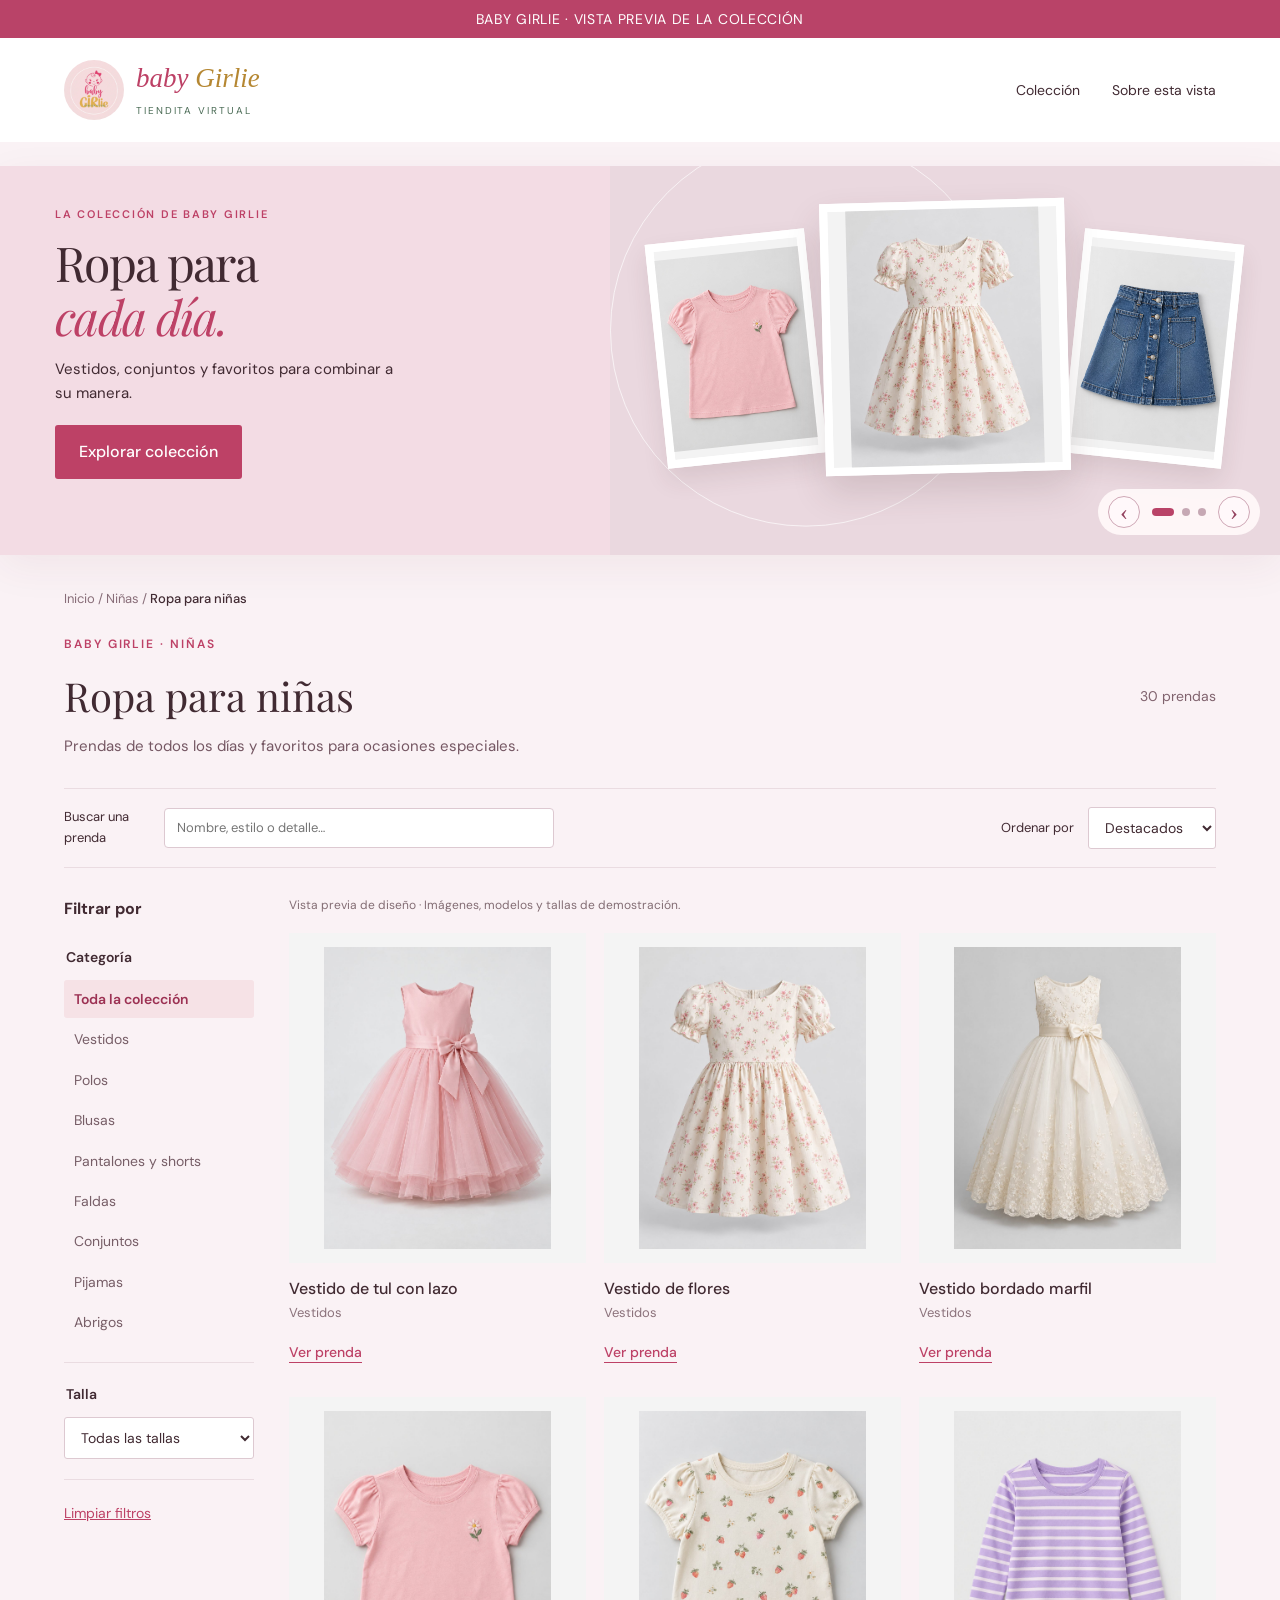
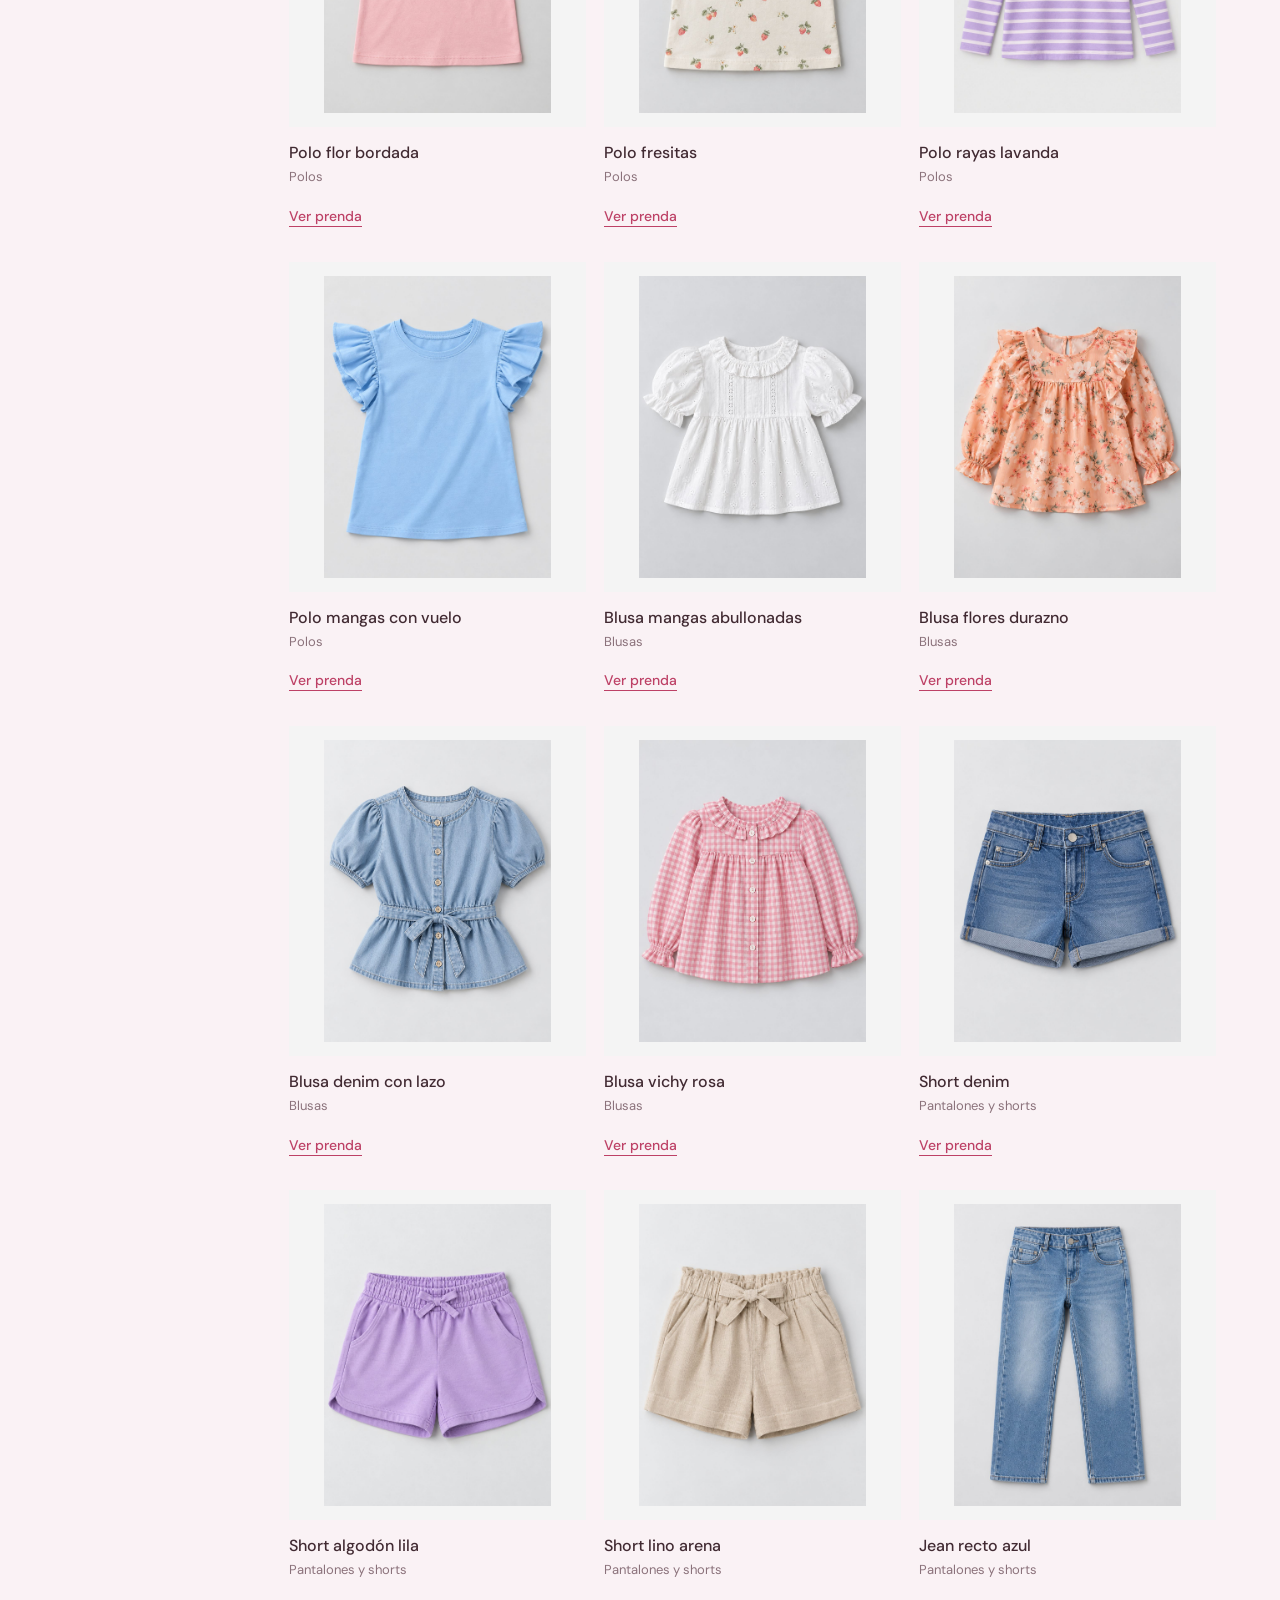
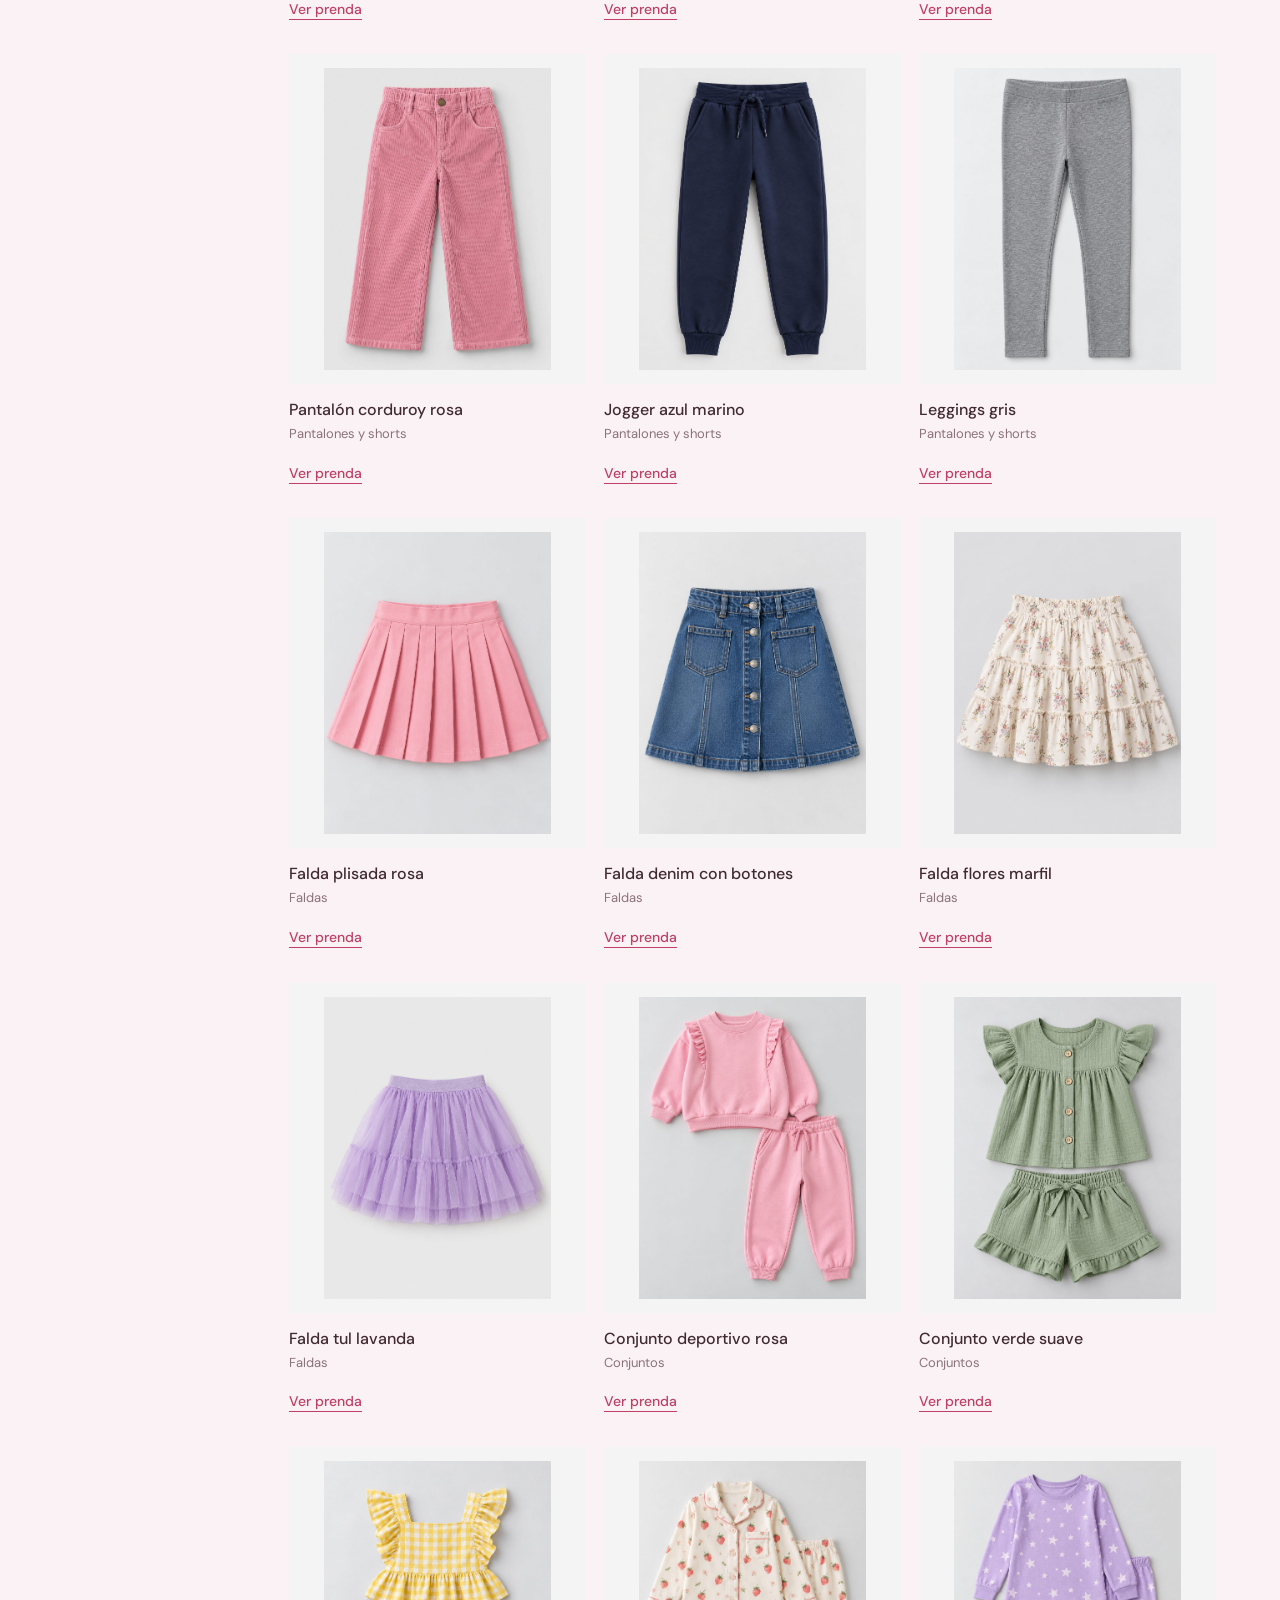
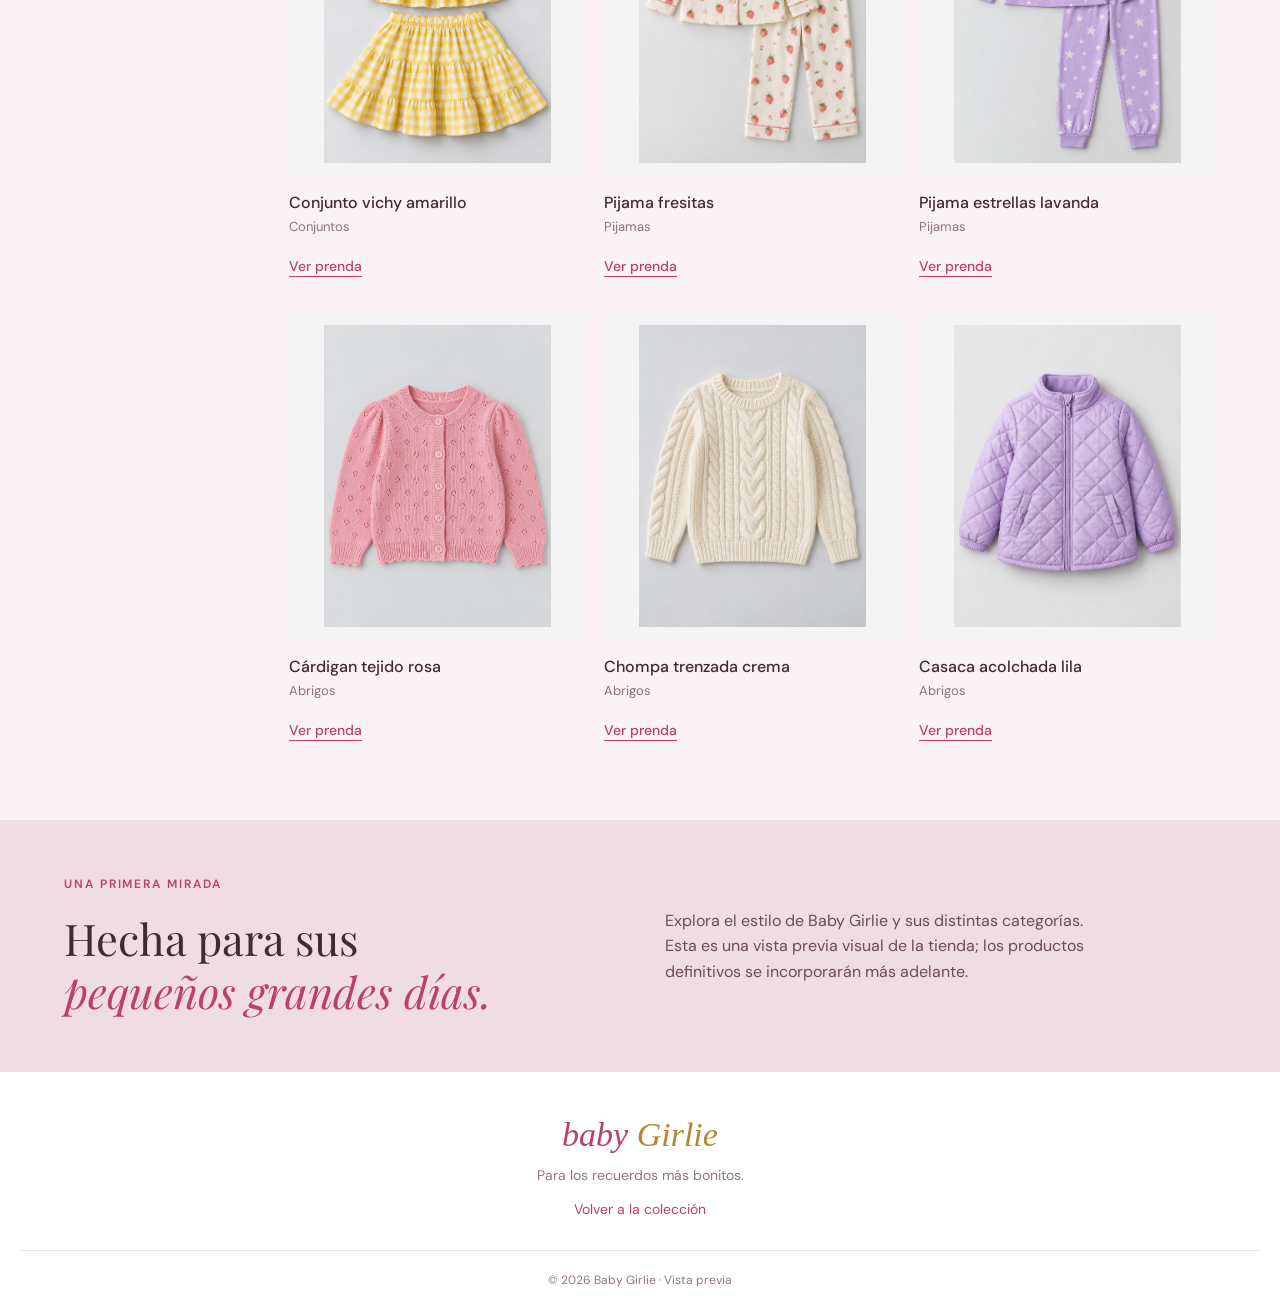
==== docs/index.html @ 23854929 "Add public catalog design preview for GitHub Pages" ====
<!doctype html>
<html lang="es">
<head>
  <meta charset="utf-8">
  <meta name="viewport" content="width=device-width, initial-scale=1">
  <meta name="robots" content="noindex, nofollow">
  <meta name="theme-color" content="#b94368">
  <title>Baby Girlie · Vista previa de la colección</title>
  <meta name="description" content="Vista previa de la colección de ropa para niñas Baby Girlie.">
  <link rel="icon" href="assets/logo.jpeg">
  <link rel="stylesheet" href="style.css">
  <link rel="stylesheet" href="catalog.css">
  <link rel="stylesheet" href="banner-refresh.css">
  <link rel="stylesheet" href="hero-products.css">
  <link rel="stylesheet" href="preview.css">
  <script src="preview.js" defer></script>
</head>
<body>
  <div class="announcement">BABY GIRLIE · VISTA PREVIA DE LA COLECCIÓN</div>
  <header>
    <a class="brand" href="#inicio" aria-label="Baby Girlie, volver al inicio"><img src="assets/logo.jpeg" alt=""><span>baby <b>Girlie</b><small>TIENDITA VIRTUAL</small></span></a>
    <nav aria-label="Navegación principal"><a href="#catalogo">Colección</a><a href="#sobre">Sobre esta vista</a></nav>
  </header>
  <main id="inicio">
    <section class="shop-banner" aria-roledescription="carrusel" aria-label="Colección Baby Girlie">
      <div class="banner-copy"><p class="eyebrow" id="banner-eyebrow">LA COLECCIÓN DE BABY GIRLIE</p><h1 id="banner-title">Ropa para<br><em>cada día.</em></h1><p id="banner-description">Vestidos, conjuntos y favoritos para combinar a su manera.</p><a class="button" href="#catalogo">Explorar colección</a></div>
      <div class="banner-visual" data-theme="rose"><div class="banner-stage">
        <figure class="banner-card banner-card--left"><img id="hero-left" src="assets/item-04.jpg" alt="Polo rosa con flor bordada"></figure>
        <figure class="banner-card banner-card--main"><img id="hero-image" src="assets/dress-2-only.jpg" alt="Vestido floral para niña"></figure>
        <figure class="banner-card banner-card--right"><img id="hero-right" src="assets/item-20.jpg" alt="Falda de denim con botones"></figure>
      </div></div>
      <div class="banner-controls" aria-label="Controles del banner"><button id="banner-prev" type="button" aria-label="Imagen anterior">‹</button><div id="banner-dots" class="banner-dots" aria-label="Elegir imagen"></div><button id="banner-next" type="button" aria-label="Imagen siguiente">›</button></div>
    </section>
    <section id="catalogo" class="catalog">
      <p class="breadcrumb">Inicio / Niñas / <strong>Ropa para niñas</strong></p>
      <div class="section-heading"><div><p class="eyebrow">BABY GIRLIE · NIÑAS</p><h2>Ropa para niñas</h2><p class="catalog-description">Prendas de todos los días y favoritos para ocasiones especiales.</p></div><span id="result-count" aria-live="polite"></span></div>
      <div class="catalog-tools"><label class="search-field">Buscar una prenda<input id="catalog-search" type="search" placeholder="Nombre, estilo o detalle…"></label><label>Ordenar por<select id="catalog-sort"><option value="default">Destacados</option><option value="name">Nombre A–Z</option></select></label></div>
      <div class="shop-layout">
        <aside class="catalog-sidebar"><h3>Filtrar por</h3><fieldset><legend>Categoría</legend><div class="filters" aria-label="Filtrar ropa"><button class="active" data-filter="Todos" type="button">Toda la colección</button><button data-filter="Vestidos" type="button">Vestidos</button><button data-filter="Polos" type="button">Polos</button><button data-filter="Blusas" type="button">Blusas</button><button data-filter="Pantalones y shorts" type="button">Pantalones y shorts</button><button data-filter="Faldas" type="button">Faldas</button><button data-filter="Conjuntos" type="button">Conjuntos</button><button data-filter="Pijamas" type="button">Pijamas</button><button data-filter="Abrigos" type="button">Abrigos</button></div></fieldset><fieldset><legend>Talla</legend><select id="catalog-size" aria-label="Filtrar por talla"><option value="">Todas las tallas</option><option>2</option><option>4</option><option>6</option><option>8</option></select></fieldset><button id="clear-filters" class="clear-filters" type="button">Limpiar filtros</button></aside>
        <div><p class="sample-note">Vista previa de diseño · Imágenes, modelos y tallas de demostración.</p><div id="products" class="grid" aria-live="polite"></div></div>
      </div>
    </section>
    <section id="sobre" class="preview-about"><div><p class="eyebrow">UNA PRIMERA MIRADA</p><h2>Hecha para sus<br><em>pequeños grandes días.</em></h2></div><p>Explora el estilo de Baby Girlie y sus distintas categorías. Esta es una vista previa visual de la tienda; los productos definitivos se incorporarán más adelante.</p></section>
  </main>
  <footer><div class="footer-brand">baby <em>Girlie</em></div><p>Para los recuerdos más bonitos.</p><a href="#catalogo">Volver a la colección</a><small>© <span id="year"></span> Baby Girlie · Vista previa</small></footer>
  <dialog id="detail" aria-labelledby="detail-title"><button class="close" id="detail-close" type="button" aria-label="Cerrar detalle">×</button><div id="detail-content"></div></dialog>
</body>
</html>
---- docs/style.css ----
@import url('https://fonts.googleapis.com/css2?family=DM+Sans:wght@400;500;600;700&family=Playfair+Display:ital,wght@0,400;0,500;0,600;1,400;1,500&display=swap');
:root{--pink:#bd4166;--blush:#f6e2e6;--ink:#412a32;--gold:#b58732;--green:#496a54}*{box-sizing:border-box}html{scroll-behavior:smooth;scroll-padding-top:24px}body{margin:0;color:var(--ink);background:#fffdfd;font:16px/1.6 'DM Sans',sans-serif}button,input,textarea{font:inherit}button,a{touch-action:manipulation}a{color:inherit;text-decoration:none}button{cursor:pointer}button:focus-visible,a:focus-visible{outline:3px solid var(--gold);outline-offset:4px}.announcement{background:var(--pink);color:white;text-align:center;padding:8px;font-size:14px;letter-spacing:.05em}header{max-width:1320px;margin:auto;padding:22px 5%;display:flex;justify-content:space-between;align-items:center}.brand{display:flex;align-items:center;gap:12px;line-height:1}.brand img{width:66px;height:66px;border-radius:50%}.brand span{font:italic 27px Georgia;color:var(--pink)}.brand b{font-weight:400;color:var(--gold)}.brand small{display:block;font:10px 'DM Sans';letter-spacing:.19em;color:var(--green);margin-top:10px}nav{display:flex;align-items:center;gap:32px;font-size:14px}.bag{border:1px solid #e6ced5;background:transparent;border-radius:30px;padding:10px 18px;color:var(--ink)}.bag span{display:inline-grid;place-items:center;background:var(--pink);color:white;border-radius:50%;width:24px;height:24px;margin-left:8px}.hero{max-width:1320px;margin:0 auto;display:grid;grid-template-columns:1fr 1fr;padding:10px 5% 60px;gap:28px}.hero-copy{background:var(--blush);padding:60px 9%;display:flex;flex-direction:column;justify-content:center;border-radius:3px}.eyebrow{font-size:12px;letter-spacing:.16em;font-weight:600;color:var(--pink);margin:0 0 18px}h1,h2,h3,p{margin-top:0}h1,h2{font-family:'Playfair Display',Georgia,serif;font-weight:400}h1{font-size:clamp(42px,4.7vw,68px);line-height:1.12;letter-spacing:-.035em;margin-bottom:24px}h1 em{color:var(--pink);font-weight:400}.hero-copy>p:not(.eyebrow){max-width:310px;color:#765a65;font-size:16px}.button{border:0;background:var(--pink);color:white;display:inline-block;padding:14px 24px;text-align:center;border-radius:3px;font-weight:500}.hero-copy .button{align-self:flex-start;margin-top:12px}.button:hover{background:#a63355}.hero-note{font-size:12px;color:#7a5c62;margin-top:44px}.hero-note span{color:var(--gold);font-size:19px;padding-right:8px}.hero-photo{position:relative;min-height:520px;overflow:hidden;background:#f3edef;border-radius:3px}.hero-photo>img{width:100%;height:100%;object-fit:cover;position:absolute}.hero-photo:after{content:'';position:absolute;inset:40% 0 0;background:linear-gradient(transparent,#30192470);pointer-events:none}.photo-label{position:absolute;bottom:38px;left:36px;font:30px/1.3 'Playfair Display',Georgia;color:white;z-index:1}.collection-tag{position:absolute;top:20px;right:20px;background:#fffffff0;padding:8px 12px;font-size:11px;letter-spacing:.1em}.catalog{max-width:1320px;padding:20px 5% 70px;margin:auto}.section-heading{display:flex;justify-content:space-between;align-items:end;margin-bottom:30px}h2{font-size:40px;line-height:1.2;margin-bottom:0}.section-heading>p{color:#91767f;font-size:14px;text-align:right;margin-bottom:4px}.catalog-bar{display:flex;justify-content:space-between;align-items:center;border-top:1px solid #ecdde2;padding:22px 0 12px}.filters{display:flex;gap:8px;flex-wrap:wrap}.filters button{border:1px solid #ead9df;background:transparent;color:#775e67;border-radius:30px;padding:8px 18px;font-size:14px}.filters .active{background:var(--ink);border-color:var(--ink);color:white}#result-count{font-size:13px;color:#91767f}.sample-note{font-size:12px;color:#836d74;margin-bottom:22px}.grid{display:grid;grid-template-columns:repeat(3,1fr);gap:25px}.product-image{display:block;border:0;padding:0;width:100%;height:360px;position:relative;background:#f2eaed;overflow:hidden}.product-image img{width:100%;height:100%;object-fit:cover;transition:transform .5s}.product-image:hover img{transform:scale(1.045)}.badge{position:absolute;top:15px;left:15px;background:#fffdfdf0;padding:5px 10px;font-size:11px;letter-spacing:.04em}.product-info{display:flex;justify-content:space-between;gap:10px;padding-top:15px}.product-info h3{font:22px 'Playfair Display',Georgia;margin-bottom:5px}.product-info p{font-size:13px;color:#8b727b;margin-bottom:0}.price{white-space:nowrap;font-size:15px;padding-top:4px}.view{padding:9px 0;border:0;background:transparent;color:var(--pink);font-size:14px;text-decoration:underline;text-underline-offset:5px}.how{background:#f9eef1;display:grid;grid-template-columns:1fr 1.5fr;gap:60px;padding:60px max(5%,calc((100vw - 1188px)/2));}.how ol{list-style:none;padding:0;margin:0;display:flex;gap:30px}.how li{flex:1}.how li>span{color:var(--gold);font:24px Georgia;display:block;margin-bottom:15px}.how h3{font-size:16px;font-weight:500;margin-bottom:8px}.how p:not(.eyebrow){font-size:14px;color:#80636e}footer{text-align:center;padding:44px 20px 24px}.footer-brand{font:italic 34px Georgia;color:var(--pink)}.footer-brand em{color:var(--gold)}footer p{font-size:14px;color:#91767f;margin:10px}footer a{font-size:14px;color:var(--pink)}footer small{display:block;border-top:1px solid #eee0e4;padding-top:20px;margin-top:28px;font-size:12px;color:#91767f}dialog{border:0;border-radius:8px;color:var(--ink);padding:32px;width:min(640px,calc(100% - 24px));max-height:90vh;overflow:auto;box-shadow:0 20px 90px #412a3230}dialog::backdrop{background:#321c2880}.close{position:absolute;right:13px;top:10px;border:0;background:#fff;font-size:28px;color:var(--ink);width:40px;height:40px;border-radius:50%;z-index:1}#detail-content{display:grid;grid-template-columns:1fr 1fr;gap:25px;align-items:center}#detail-content img{width:100%;height:340px;object-fit:cover}#detail h2{font-size:30px;margin-bottom:15px}.size-options{display:flex;gap:8px;flex-wrap:wrap;margin:12px 0 22px}.size-options label{cursor:pointer}.size-options input{position:absolute;opacity:0}.size-options span{display:block;padding:8px 12px;border:1px solid #dcc5ce;border-radius:3px}.size-options input:checked+span{background:var(--pink);color:white}.size-options input:focus-visible+span{outline:3px solid var(--gold)}.full{width:100%;margin-top:12px}.muted{font-size:13px;color:#8b717b}.total{display:flex;justify-content:space-between;border-top:1px solid #e7d7dd;padding-top:18px;margin-top:22px}#order-form>label{display:block;font-size:14px;margin-top:14px}input,textarea{border:1px solid #ddc9d1;border-radius:4px;width:100%;padding:10px;background:white;color:var(--ink)}textarea{resize:vertical}.payment-note{padding:12px;background:#faf2f5;font-size:13px;color:#80636e}.cart-row{display:flex;gap:15px;padding:18px 0;border-bottom:1px solid #eee0e4;align-items:center}.cart-row img{width:65px;height:85px;object-fit:cover}.cart-row div{flex:1}.cart-row h3{font-size:16px;margin:0}.cart-row p{font-size:13px;margin:3px 0}.cart-row button{border:1px solid #ddc9d1;background:white;border-radius:3px;padding:4px 10px;color:var(--ink)}.remove{font-size:12px!important;margin-left:10px;border:0!important;text-decoration:underline}.outline{border:1px solid var(--pink);background:white;color:var(--pink);padding:12px;border-radius:3px}#toast{position:fixed;bottom:25px;left:50%;transform:translateX(-50%);background:var(--ink);color:white;padding:12px 22px;border-radius:4px;z-index:10;opacity:0;pointer-events:none;transition:opacity .2s}#toast.visible{opacity:1}[hidden]{display:none!important}
@media(max-width:850px){.hero{gap:16px}.hero-copy{padding:40px 8%}.hero-photo{min-height:440px}.grid{gap:16px}.product-image{height:280px}.how{gap:35px}.how ol{flex-direction:column;gap:16px}.how li{display:flex;gap:20px}.photo-label{font-size:25px;left:24px}.hero-note{margin-top:24px}}@media(max-width:600px){header{padding:16px 5%}.brand img{width:48px;height:48px}.brand span{font-size:23px}.brand small{font-size:8px}.announcement{font-size:12px}nav{gap:10px}nav>a{display:none}.bag{font-size:13px;padding:8px 12px}.hero{grid-template-columns:1fr;padding-bottom:35px;gap:12px}.hero-copy{padding:35px 8%}.hero-copy .eyebrow{font-size:10px}h1{font-size:46px}.hero-note{margin-top:20px}.hero-photo{min-height:390px}.section-heading>p{display:none}h2{font-size:32px}.catalog{padding-bottom:40px}.catalog-bar{align-items:start}#result-count{display:none}.filters button{padding:7px 13px}.grid{grid-template-columns:repeat(2,1fr);gap:22px 14px}.product-image{height:245px}.product-info{display:block}.product-info h3{font-size:20px}.price{display:block;padding-top:7px}.how{grid-template-columns:1fr;gap:25px;padding:35px 6%}.how h2 br{display:none}#detail-content{grid-template-columns:1fr}#detail-content img{height:280px}dialog{padding:24px}.eyebrow{font-size:11px}}@media(prefers-reduced-motion:reduce){html{scroll-behavior:auto}*{transition:none!important}}
---- docs/catalog.css ----
.shop-banner{max-width:1188px;margin:8px auto 28px;display:grid;grid-template-columns:1.3fr 1fr;background:#f6e2e6;position:relative;overflow:hidden;height:330px}.shop-banner>div{padding:40px 55px;z-index:1}.shop-banner h1{font-size:48px;margin-bottom:14px}.shop-banner p:not(.eyebrow){font-size:15px;max-width:340px;margin-bottom:20px}.shop-banner .eyebrow{font-size:11px;margin-bottom:12px}.shop-banner img{width:100%;height:330px;object-fit:cover;object-position:center 38%}.breadcrumb{font-size:13px;color:#896e79;margin-bottom:25px}.breadcrumb strong{font-weight:500;color:var(--ink)}.catalog{padding-top:0}.catalog-description{margin:14px 0 0;color:#816571;font-size:15px}.section-heading{align-items:center}.section-heading #result-count{display:block;font-size:14px;color:#80636e}.catalog-tools{border-block:1px solid #eadce1;display:flex;justify-content:space-between;gap:25px;padding:18px 0;margin-bottom:28px}.catalog-tools label{font-size:13px;display:flex;align-items:center;gap:14px}.search-field{flex:1;max-width:490px}.search-field input{padding:9px 12px}.catalog-tools select,.catalog-sidebar select{padding:10px 12px;font:14px 'DM Sans',sans-serif;border:1px solid #ddc9d1;background:white;color:var(--ink);border-radius:3px}.shop-layout{display:grid;grid-template-columns:190px 1fr;gap:35px}.catalog-sidebar h3{font-size:16px;margin:0 0 24px}.catalog-sidebar fieldset{border:0;border-bottom:1px solid #eadce1;margin:0 0 20px;padding:0 0 20px}.catalog-sidebar legend{font-size:14px;font-weight:600;margin-bottom:12px}.catalog-sidebar .filters{flex-direction:column;gap:2px}.catalog-sidebar .filters button{border:0;border-radius:3px;text-align:left;font-size:14px;padding:8px 10px}.catalog-sidebar .filters .active{background:#f6e2e6;color:#9c3153;font-weight:600}.catalog-sidebar select{width:100%}.clear-filters{background:none;border:0;padding:0;text-decoration:underline;color:var(--pink);font-size:14px}.grid{gap:25px 18px}.product-image{height:330px;background:#f7f4f5}.product-info{display:block}.product-info h3{font:500 16px 'DM Sans',sans-serif;margin-bottom:4px}.product-info .price{display:block;font-size:16px;font-weight:600;margin-top:6px}.badge{color:var(--pink);font-size:12px}.view{font-weight:500}.sample-note{font-size:12px;margin-bottom:18px}.catalog-empty{grid-column:1/-1;padding:50px 20px;background:#faf3f6;text-align:center}.how{padding-top:38px;padding-bottom:38px}.how h2{font-size:32px}.brand img{width:60px;height:60px}
@media(max-width:1000px){.shop-banner{margin-inline:5%;height:310px}.shop-banner>div{padding:32px}.shop-banner img{height:310px}.shop-banner h1{font-size:42px}.shop-layout{grid-template-columns:155px 1fr;gap:20px}.product-image{height:275px}.grid{grid-template-columns:repeat(2,1fr)}}@media(max-width:600px){.shop-banner{grid-template-columns:1.15fr 1fr;height:270px;margin-top:0;margin-bottom:24px}.shop-banner>div{padding:23px 18px}.shop-banner h1{font-size:31px;line-height:1.15}.shop-banner .eyebrow{font-size:9px;letter-spacing:.08em}.shop-banner p:not(.eyebrow){font-size:13px;line-height:1.4}.shop-banner img{height:270px;object-position:48% center}.shop-banner .button{font-size:13px;padding:10px 14px}.catalog-description{font-size:14px}.section-heading h2{font-size:30px}.section-heading #result-count{font-size:12px;white-space:nowrap}.catalog-tools{flex-direction:column;gap:12px}.catalog-tools label{justify-content:space-between}.catalog-tools select{flex:1;max-width:230px}.search-field{max-width:none}.search-field input{width:68%}.shop-layout{grid-template-columns:1fr;gap:15px}.catalog-sidebar{display:grid;grid-template-columns:1fr 1fr;gap:10px}.catalog-sidebar h3{display:none}.catalog-sidebar fieldset{padding-bottom:12px;margin-bottom:0}.catalog-sidebar fieldset:first-of-type{grid-column:1/-1}.catalog-sidebar .filters{flex-direction:row;gap:4px;flex-wrap:wrap}.catalog-sidebar .filters button{padding:7px 10px;font-size:13px}.catalog-sidebar legend{margin-bottom:5px}.clear-filters{grid-column:1/-1;text-align:left;margin:3px 0 8px}.product-image{height:260px}.product-info h3{font-size:15px}.how h2{font-size:28px}}@media(max-width:360px){.shop-banner h1{font-size:27px}.product-image{height:210px}}

/* Product-only photography */
.product-image img{object-fit:contain;padding:14px;background:#f4f4f4}.shop-banner img{object-fit:contain;padding:18px;background:#f4f4f4}#detail-content img{object-fit:contain;background:#f4f4f4;padding:12px}
---- docs/banner-refresh.css ----
body{background:#faf2f5}header{background:#fff;max-width:none;padding-inline:max(5%,calc((100vw - 1290px)/2))}.announcement{background:#b94368;color:#fff}.shop-banner{max-width:1305px;margin:24px auto 34px;background:#f3dce4;box-shadow:0 12px 38px #6e2e4410;position:relative;grid-template-columns:1fr 1.1fr}.shop-banner>div:first-child{position:relative;z-index:1;padding-bottom:76px}.shop-banner>.banner-visual{padding:0;height:100%;min-height:385px;position:relative;overflow:hidden}.shop-banner .banner-visual img{width:100%;height:100%;min-height:385px;display:block;object-fit:cover;object-position:center top;transition:opacity .24s ease;opacity:1}.shop-banner .banner-visual img.is-changing{opacity:.18}.shop-banner>.banner-controls{padding:0;position:absolute;right:20px;left:auto;bottom:20px;display:flex;gap:12px;align-items:center;z-index:2;background:#fff9f9ee;border-radius:30px;padding:7px 10px}.banner-controls>button{border:1px solid #cfa8b6;background:#fff8fa;color:#93425e;width:32px;height:32px;border-radius:50%;font:24px/1 Georgia;display:grid;place-items:center}.banner-controls>button:hover{background:#fff}.banner-dots{display:flex;align-items:center;gap:8px}.banner-dots button{width:8px;height:8px;border-radius:50%;border:0;background:#c6a8b4;padding:0}.banner-dots button.active{width:22px;border-radius:7px;background:#b94368}.banner-controls button:focus-visible{outline:3px solid #b58732;outline-offset:3px}.shop-banner .catalog{background:#fff;padding-top:28px;padding-bottom:65px;margin-bottom:35px}.how{background:#f1dce4;margin-top:0}footer{background:#fff}.catalog-description{color:#755763}
@media(max-width:1100px){.shop-banner{margin-inline:5%}.banner-visual,.shop-banner .banner-visual img{min-height:325px}.banner-controls{left:30px}}@media(max-width:600px){.shop-banner{margin:14px 4% 26px;min-height:315px;height:auto;grid-template-columns:1fr 1fr}.shop-banner>div:first-child{padding:25px 16px 68px}.shop-banner h1{font-size:31px}.shop-banner p:not(.eyebrow){font-size:13px}.banner-visual,.shop-banner .banner-visual img{min-height:315px;height:100%}.shop-banner .banner-visual img{object-position:center top}.shop-banner .banner-controls{left:16px;bottom:16px;gap:9px}.banner-controls>button{width:28px;height:28px;font-size:20px}.banner-dots{gap:6px}.catalog{padding-top:24px;margin-bottom:20px}}@media(max-width:390px){.shop-banner h1{font-size:27px}.shop-banner .button{font-size:12px;padding:9px 11px}}@media(prefers-reduced-motion:reduce){.shop-banner .banner-visual img{transition:none}}
@media(max-width:600px){.shop-layout{grid-template-columns:minmax(0,1fr)}.shop-layout>div,.catalog-sidebar,.catalog-sidebar fieldset{min-width:0}.catalog-sidebar{grid-template-columns:repeat(2,minmax(0,1fr))}.catalog-sidebar .filters{max-width:100%;min-width:0}.grid{grid-template-columns:repeat(2,minmax(0,1fr))}}
---- docs/hero-products.css ----
/* Product lookbook in the main banner. The pictures are the same garments shown in the catalog. */
.shop-banner .banner-visual {
  background: #ead8df;
}
.shop-banner .banner-visual[data-theme="cream"] {
  background: #efe4dc;
}
.shop-banner .banner-visual[data-theme="sage"] {
  background: #e0e6db;
}
.shop-banner .banner-stage {
  position: absolute;
  inset: 0;
  overflow: hidden;
}
.shop-banner .banner-stage::before {
  content: "";
  position: absolute;
  width: min(70%, 390px);
  aspect-ratio: 1;
  border: 1px solid #ffffffa8;
  border-radius: 50%;
  transform: translateY(-8%);
}
.shop-banner .banner-card {
  position: absolute;
  z-index: 1;
  top: 18%;
  width: min(27%, 160px);
  height: min(230px, 58%);
  margin: 0;
  padding: 7px;
  background: #fff;
  border: 1px solid #fff;
  box-shadow: 0 12px 25px #4b30301c;
}
.shop-banner .banner-card--left {
  left: 7%;
  transform: rotate(-6deg);
}
.shop-banner .banner-card--main {
  top: 9%;
  left: 50%;
  width: min(43%, 245px);
  height: min(295px, 70%);
  z-index: 2;
  transform: translateX(-50%) rotate(-1.5deg);
  box-shadow: 0 17px 35px #4b303028;
}
.shop-banner .banner-card--right {
  right: 7%;
  transform: rotate(6deg);
}
.shop-banner .banner-visual .banner-card img {
  display: block;
  width: 100%;
  height: 100%;
  min-height: 0;
  padding: 0;
  background: #f3f3f3;
  object-fit: contain;
  object-position: center;
}
.shop-banner .banner-visual .banner-card img.is-changing {
  opacity: .18;
}
@media (max-width: 700px) {
  .shop-banner .banner-card--left,
  .shop-banner .banner-card--right {
    display: none;
  }
  .shop-banner .banner-card--main {
    top: 8%;
    width: min(78%, 185px);
    height: 68%;
    transform: translateX(-50%) rotate(-2deg);
  }
  .shop-banner>.banner-controls {
    left: auto;
    right: 10px;
    bottom: 10px;
    width: max-content;
    gap: 6px;
    padding: 5px 7px;
  }
}
---- docs/preview.css ----
/* Public design preview: the purchase and account flows live only in the full application. */
header{min-height:92px}
.shop-banner{min-height:385px;height:auto}
.shop-banner .banner-visual{min-height:385px}
.shop-banner .banner-copy{align-self:center}
.shop-banner .banner-card img{max-width:none}
.preview-about{background:#f0dce3;display:grid;grid-template-columns:1fr 1fr;gap:50px;align-items:center;padding:55px max(5%,calc((100vw - 1188px)/2))}
.preview-about h2{font-size:clamp(32px,3.4vw,46px)}
.preview-about h2 em{color:var(--pink)}
.preview-about>p{max-width:420px;color:#6c4b58;margin:0}
.product-info p{margin:0 0 8px}
.product-image{cursor:pointer}
.preview-detail-category{font-size:12px;letter-spacing:.12em;color:var(--pink);font-weight:700;text-transform:uppercase;margin-bottom:12px}
.preview-detail-sizes{margin-top:20px;font-size:14px;color:#795c67}
.preview-detail-note{font-size:12px;color:#8b717b;border-top:1px solid #eadde2;padding-top:14px;margin-top:25px}
@media(max-width:600px){
  header{min-height:74px}
  header nav a{display:block;font-size:12px;white-space:nowrap}
  header nav a:last-child{display:none}
  .shop-banner{min-height:315px}
  .shop-banner .banner-visual{min-height:315px}
  .shop-banner .banner-copy{align-self:stretch}
  .shop-banner>.banner-controls{right:10px;bottom:10px}
  .preview-about{grid-template-columns:1fr;gap:20px;padding:38px 6%}
  .preview-about h2{font-size:30px}
  .product-info h3{font-size:15px}
  .product-info p{font-size:12px}
}
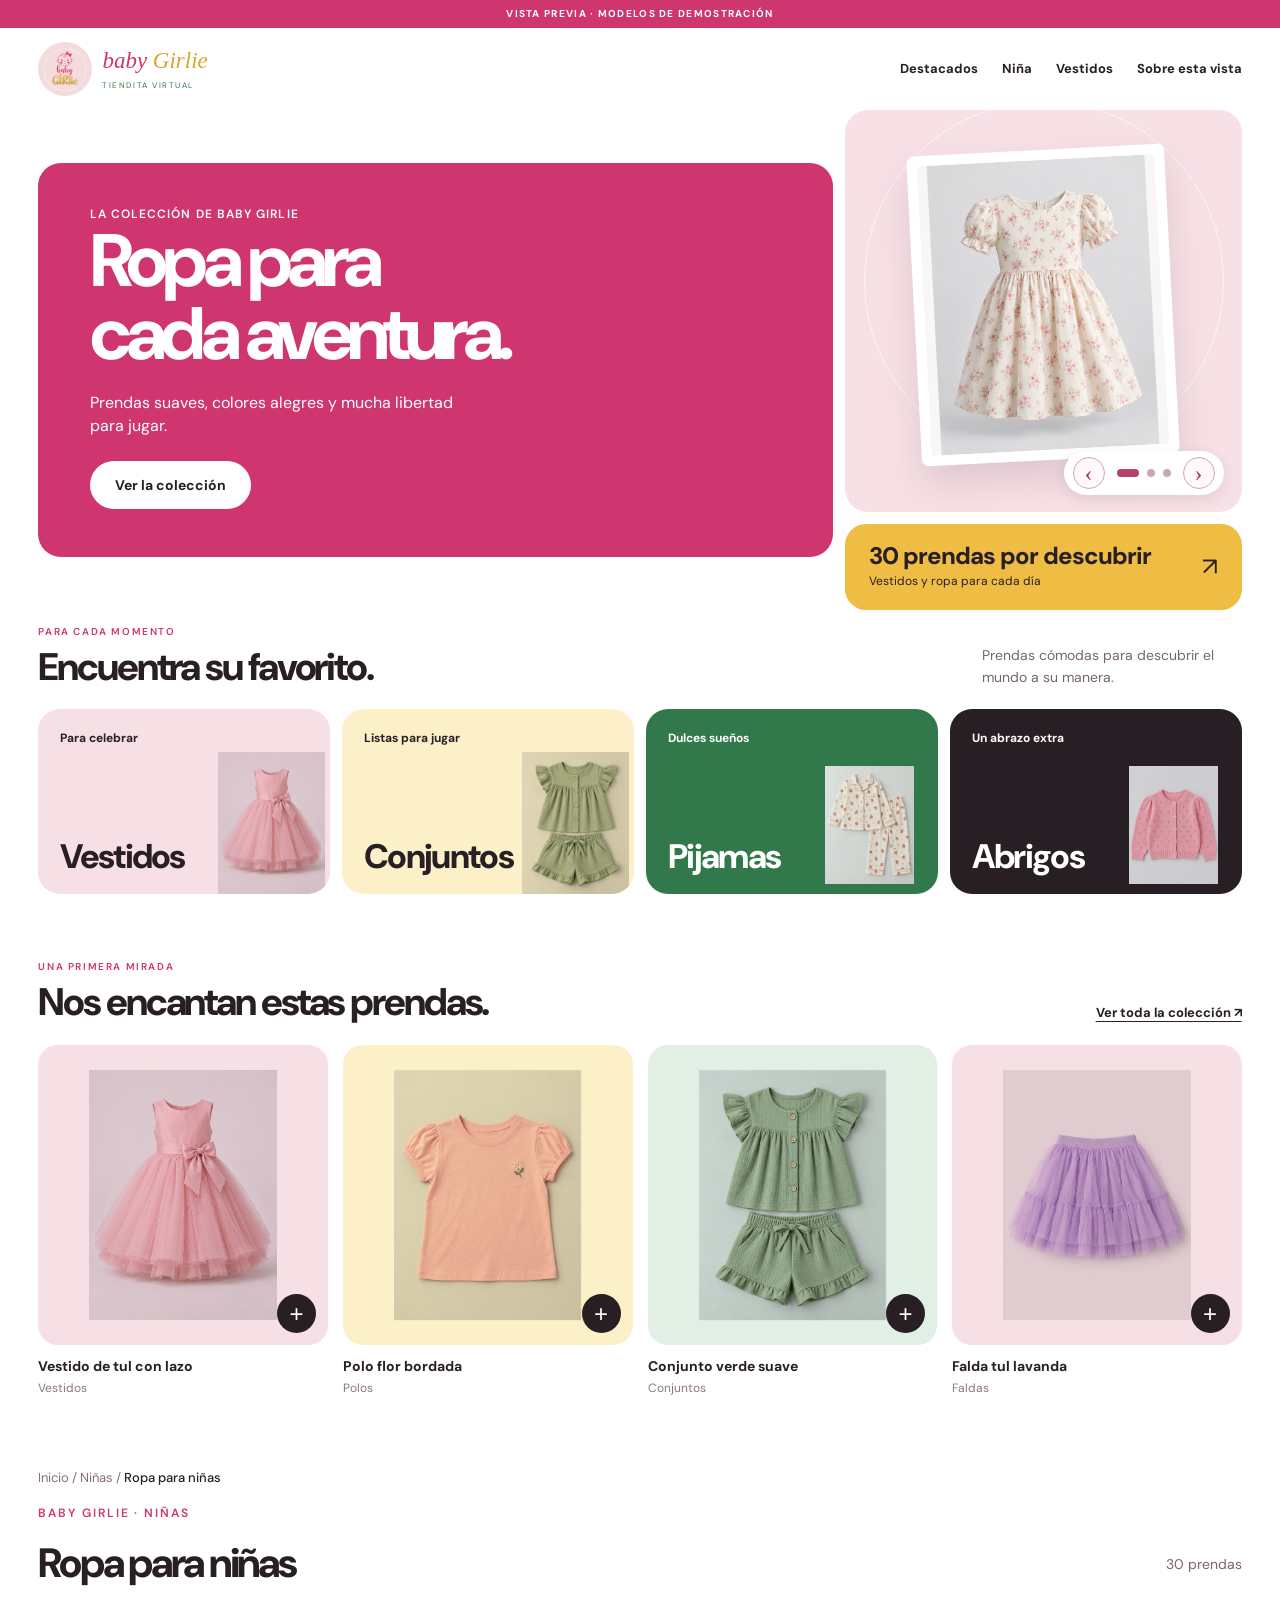
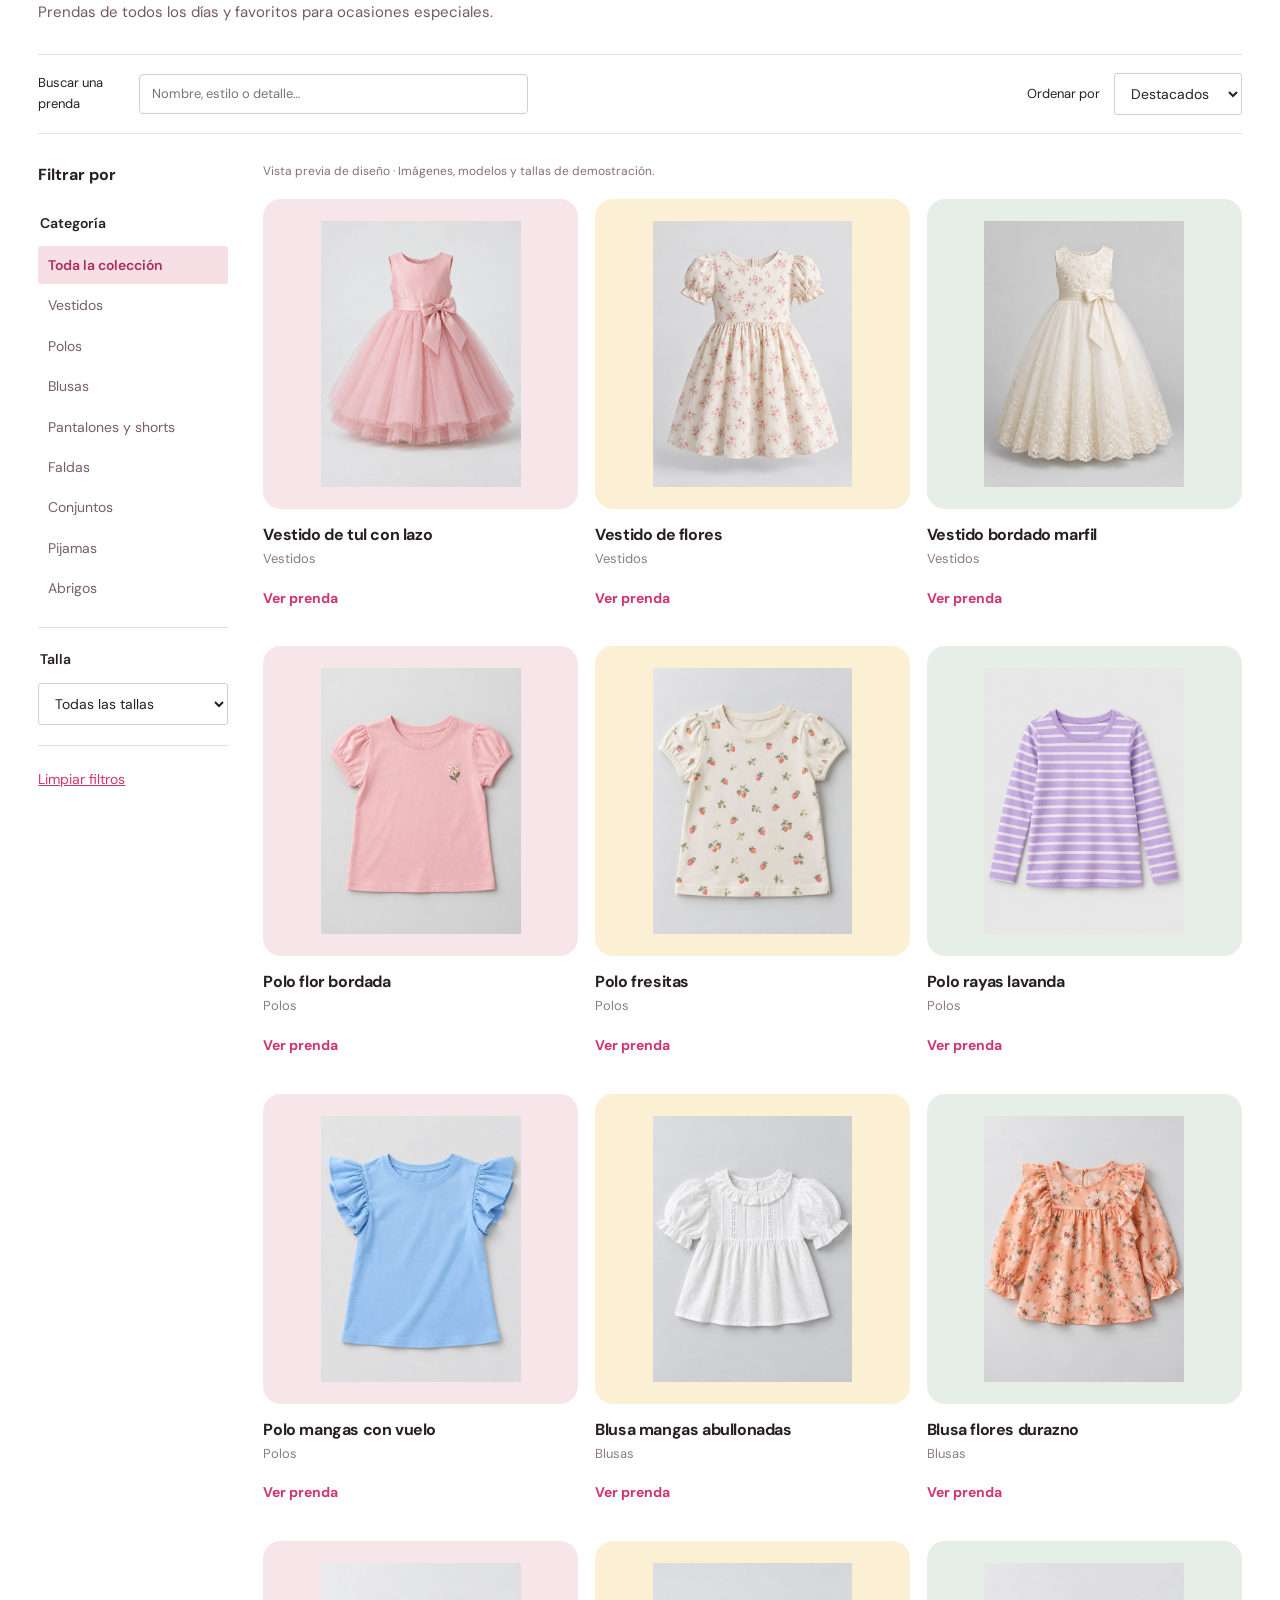
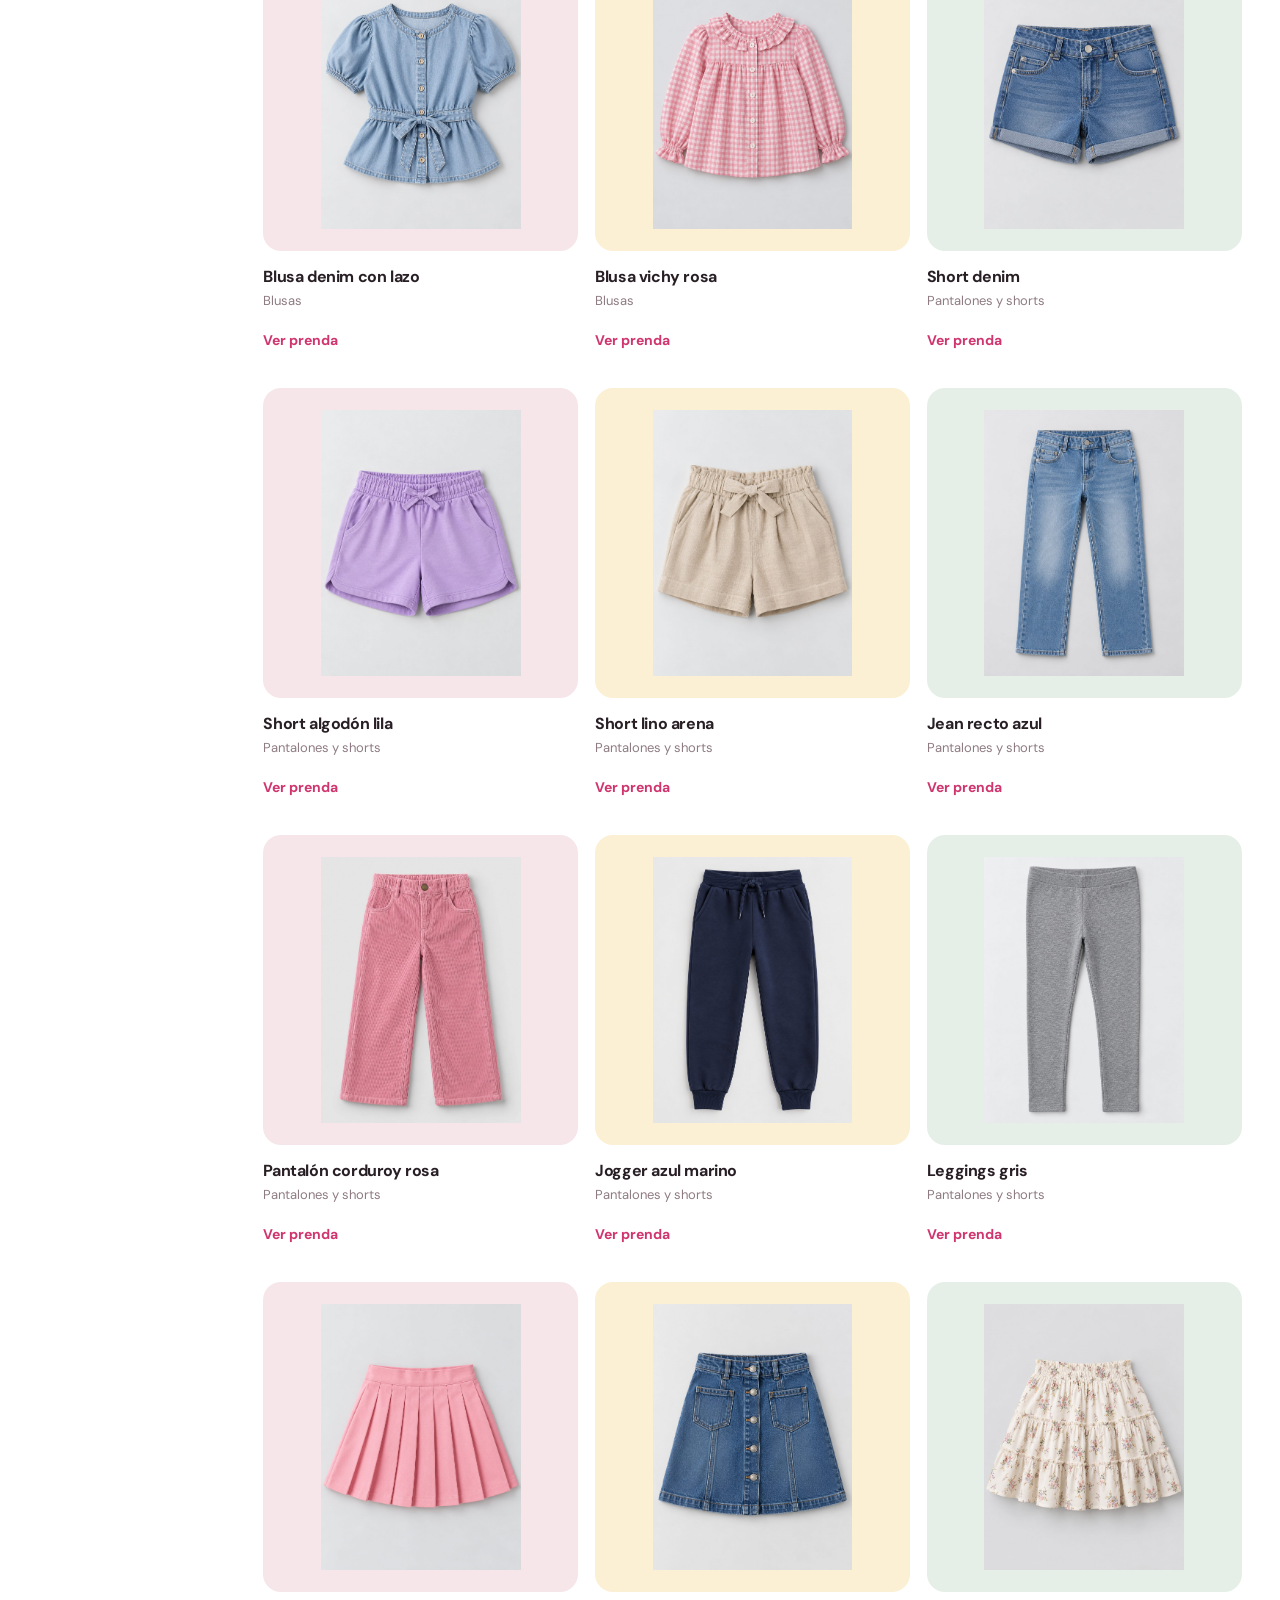
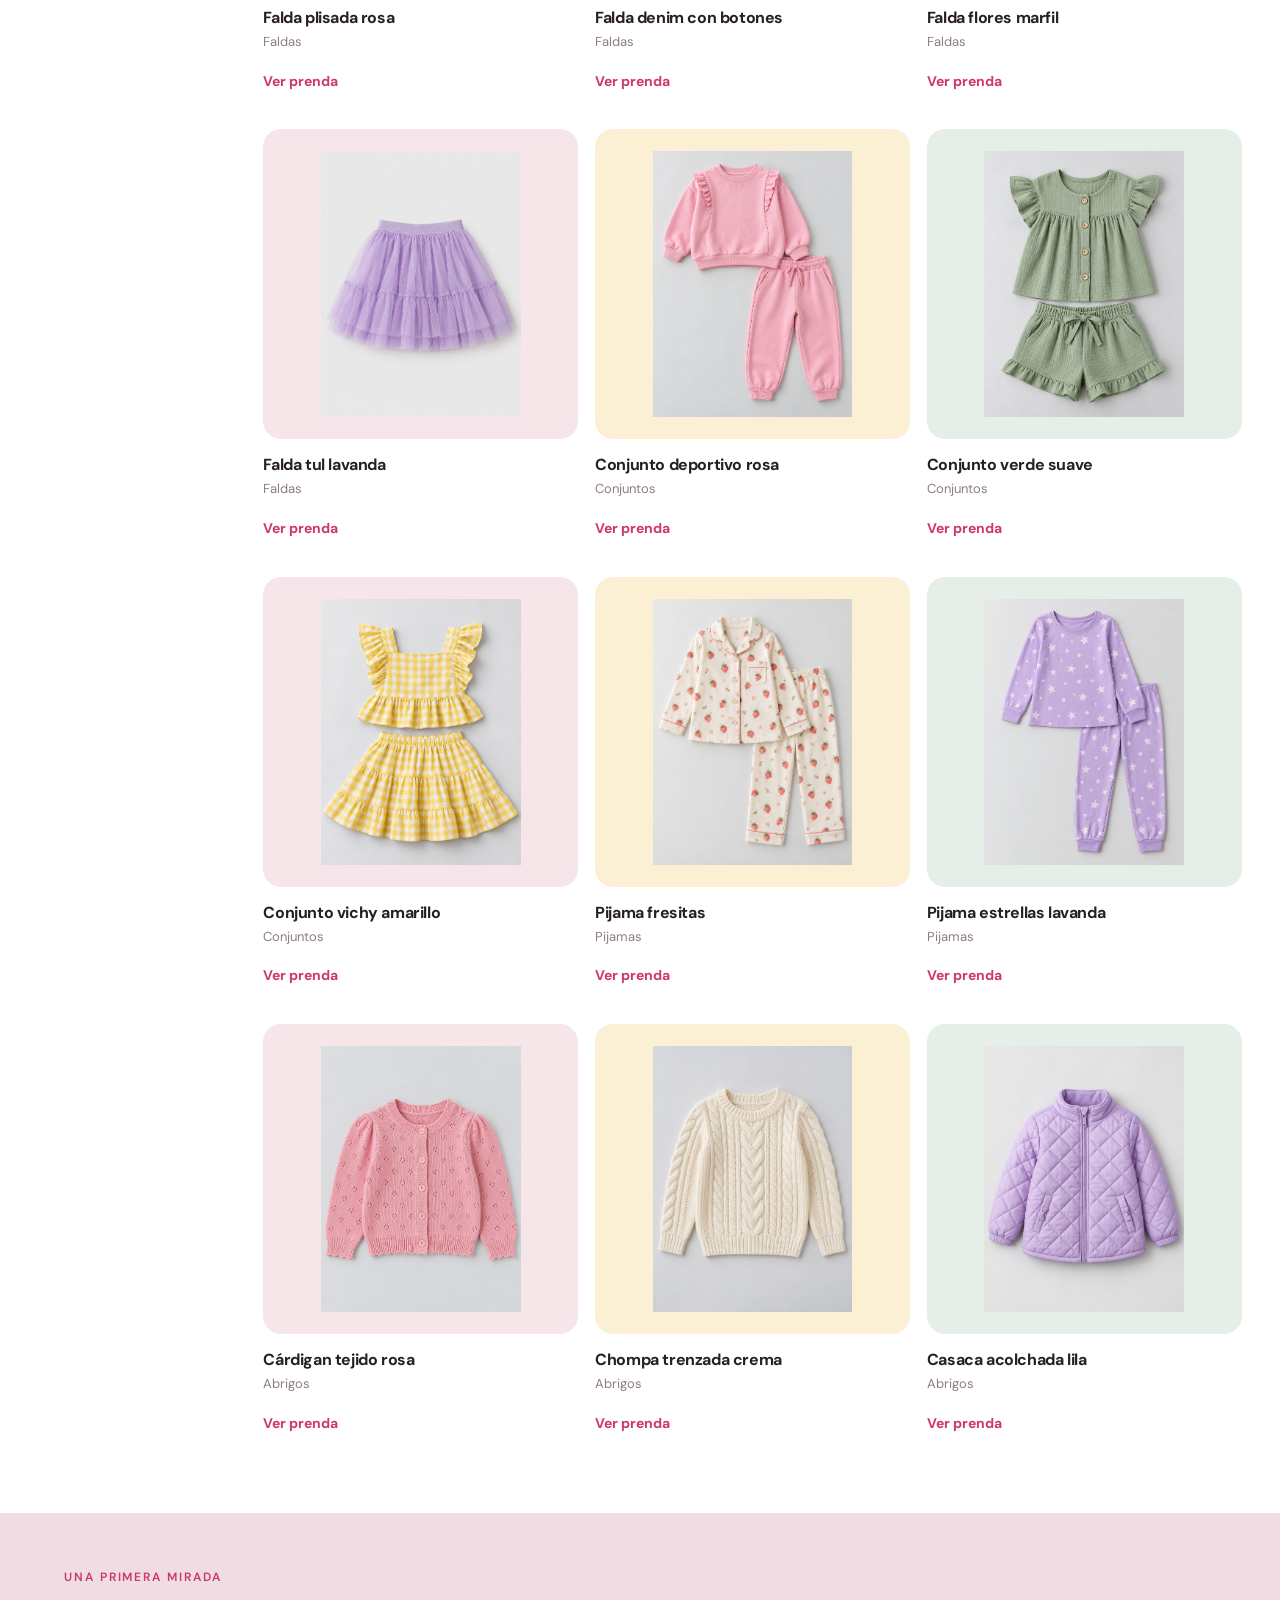
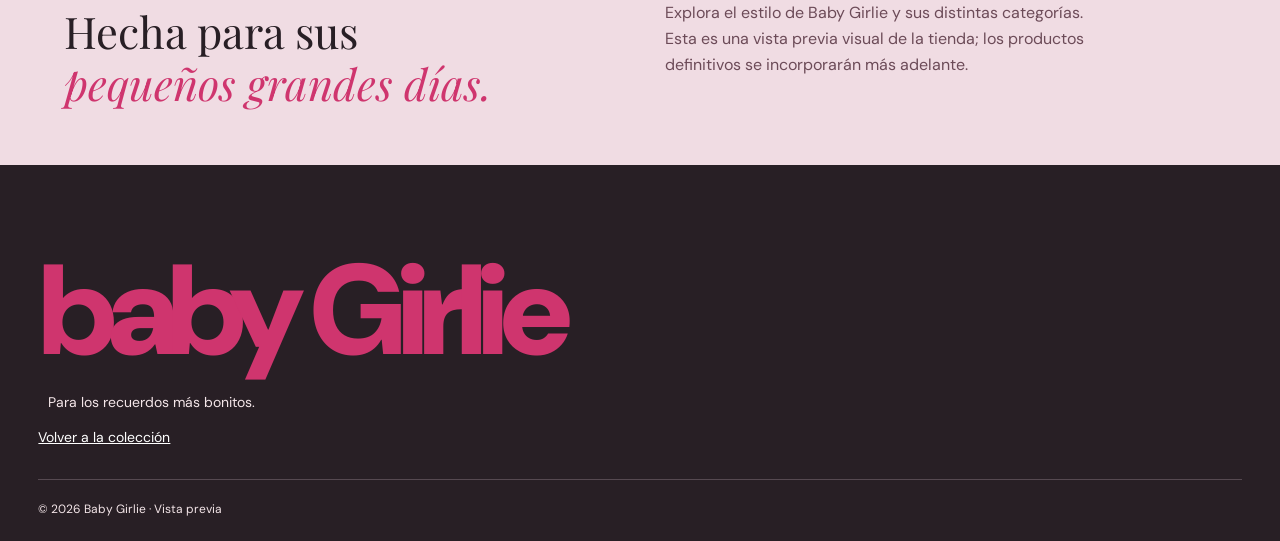
==== commit 5e8bcaf5: "Restyle Baby Girlie with colorful editorial layout" ====
--- a/docs/index.html
+++ b/docs/index.html
@@ -13,24 +13,40 @@
   <link rel="stylesheet" href="banner-refresh.css">
   <link rel="stylesheet" href="hero-products.css">
   <link rel="stylesheet" href="preview.css">
+  <link rel="stylesheet" href="editorial.css?v=1">
   <script src="preview.js" defer></script>
 </head>
 <body>
-  <div class="announcement">BABY GIRLIE · VISTA PREVIA DE LA COLECCIÓN</div>
+  <div class="preview-ribbon">VISTA PREVIA · MODELOS DE DEMOSTRACIÓN</div>
   <header>
     <a class="brand" href="#inicio" aria-label="Baby Girlie, volver al inicio"><img src="assets/logo.jpeg" alt=""><span>baby <b>Girlie</b><small>TIENDITA VIRTUAL</small></span></a>
-    <nav aria-label="Navegación principal"><a href="#catalogo">Colección</a><a href="#sobre">Sobre esta vista</a></nav>
+    <nav aria-label="Navegación principal"><a href="#featured-heading">Destacados</a><a href="#catalogo">Niña</a><a href="#catalogo" data-category-link="Vestidos">Vestidos</a><a href="#sobre">Sobre esta vista</a></nav>
   </header>
   <main id="inicio">
     <section class="shop-banner" aria-roledescription="carrusel" aria-label="Colección Baby Girlie">
-      <div class="banner-copy"><p class="eyebrow" id="banner-eyebrow">LA COLECCIÓN DE BABY GIRLIE</p><h1 id="banner-title">Ropa para<br><em>cada día.</em></h1><p id="banner-description">Vestidos, conjuntos y favoritos para combinar a su manera.</p><a class="button" href="#catalogo">Explorar colección</a></div>
+      <div class="banner-copy"><p class="eyebrow" id="banner-eyebrow">LA COLECCIÓN DE BABY GIRLIE</p><h1 id="banner-title">Ropa para<br><em>cada aventura.</em></h1><p id="banner-description">Prendas suaves, colores alegres y mucha libertad para jugar.</p><a class="button" href="#catalogo">Ver la colección</a></div>
       <div class="banner-visual" data-theme="rose"><div class="banner-stage">
         <figure class="banner-card banner-card--left"><img id="hero-left" src="assets/item-04.jpg" alt="Polo rosa con flor bordada"></figure>
         <figure class="banner-card banner-card--main"><img id="hero-image" src="assets/dress-2-only.jpg" alt="Vestido floral para niña"></figure>
         <figure class="banner-card banner-card--right"><img id="hero-right" src="assets/item-20.jpg" alt="Falda de denim con botones"></figure>
-      </div></div>
+      </div></div><a class="banner-promo" href="#catalogo"><span><strong>30 prendas por descubrir</strong><small>Vestidos y ropa para cada día</small></span><span aria-hidden="true">↗</span></a>
       <div class="banner-controls" aria-label="Controles del banner"><button id="banner-prev" type="button" aria-label="Imagen anterior">‹</button><div id="banner-dots" class="banner-dots" aria-label="Elegir imagen"></div><button id="banner-next" type="button" aria-label="Imagen siguiente">›</button></div>
     </section>
+    <section class="category-section" aria-labelledby="category-heading">
+      <div class="editorial-section-title"><div><p class="eyebrow">PARA CADA MOMENTO</p><h2 id="category-heading">Encuentra su favorito.</h2></div><p>Prendas cómodas para descubrir el mundo a su manera.</p></div>
+      <div class="category-tiles">
+        <a class="category-tile tile-rose" href="#catalogo" data-category-link="Vestidos"><span>Para celebrar</span><strong>Vestidos</strong><img src="assets/dress-1-only.jpg" alt="" loading="lazy"></a>
+        <a class="category-tile tile-cream" href="#catalogo" data-category-link="Conjuntos"><span>Listas para jugar</span><strong>Conjuntos</strong><img src="assets/item-24.jpg" alt="" loading="lazy"></a>
+        <a class="category-tile tile-green" href="#catalogo" data-category-link="Pijamas"><span>Dulces sueños</span><strong>Pijamas</strong><img src="assets/item-26.jpg" alt="" loading="lazy"></a>
+        <a class="category-tile tile-ink" href="#catalogo" data-category-link="Abrigos"><span>Un abrazo extra</span><strong>Abrigos</strong><img src="assets/item-28.jpg" alt="" loading="lazy"></a>
+      </div>
+    </section>
+    <section class="featured-section" aria-labelledby="featured-heading"><div class="editorial-section-title"><div><p class="eyebrow">UNA PRIMERA MIRADA</p><h2 id="featured-heading">Nos encantan estas prendas.</h2></div><a class="text-link" href="#catalogo">Ver toda la colección <span aria-hidden="true">↗</span></a></div><div class="featured-grid">
+      <article class="featured-card"><button type="button" data-featured-id="rosa" aria-label="Ver Vestido de tul con lazo"><span class="featured-image featured-rose"><img src="assets/dress-1-only.jpg" alt="Vestido de tul con lazo" loading="lazy"><span class="featured-plus" aria-hidden="true">+</span></span><span class="featured-name">Vestido de tul con lazo</span><span class="featured-type">Vestidos</span></button></article>
+      <article class="featured-card"><button type="button" data-featured-id="item-04" aria-label="Ver Polo flor bordada"><span class="featured-image featured-cream"><img src="assets/item-04.jpg" alt="Polo flor bordada" loading="lazy"><span class="featured-plus" aria-hidden="true">+</span></span><span class="featured-name">Polo flor bordada</span><span class="featured-type">Polos</span></button></article>
+      <article class="featured-card"><button type="button" data-featured-id="item-24" aria-label="Ver Conjunto verde suave"><span class="featured-image featured-green"><img src="assets/item-24.jpg" alt="Conjunto verde suave" loading="lazy"><span class="featured-plus" aria-hidden="true">+</span></span><span class="featured-name">Conjunto verde suave</span><span class="featured-type">Conjuntos</span></button></article>
+      <article class="featured-card"><button type="button" data-featured-id="item-22" aria-label="Ver Falda tul lavanda"><span class="featured-image featured-rose"><img src="assets/item-22.jpg" alt="Falda tul lavanda" loading="lazy"><span class="featured-plus" aria-hidden="true">+</span></span><span class="featured-name">Falda tul lavanda</span><span class="featured-type">Faldas</span></button></article>
+    </div></section>
     <section id="catalogo" class="catalog">
       <p class="breadcrumb">Inicio / Niñas / <strong>Ropa para niñas</strong></p>
       <div class="section-heading"><div><p class="eyebrow">BABY GIRLIE · NIÑAS</p><h2>Ropa para niñas</h2><p class="catalog-description">Prendas de todos los días y favoritos para ocasiones especiales.</p></div><span id="result-count" aria-live="polite"></span></div>
--- a/docs/editorial.css
+++ b/docs/editorial.css
@@ -0,0 +1,37 @@
+/* Baby Girlie — colorful editorial storefront */
+:root{--pink:#cf356e;--blush:#f7dfe5;--ink:#281f25;--gold:#efbd44;--green:#347849}
+body{background:#fff;color:var(--ink)}
+header{max-width:1420px;min-height:82px;padding:12px max(3%,calc((100vw - 1320px)/2));background:#fff}
+.brand{gap:10px}.brand img{width:54px;height:54px}.brand span{font:italic 23px Georgia;color:var(--pink)}.brand b{color:#d7a62d}.brand small{font-size:8px;margin-top:6px}
+nav{gap:24px;font-size:13px;font-weight:700}nav a:hover,.text-link:hover{color:var(--pink)}
+.account-button{border:0;background:transparent;color:var(--ink);font-weight:700;padding:9px 2px}
+.bag{background:var(--ink);border-color:var(--ink);color:#fff;padding:9px 16px;font-weight:700}.bag span{background:var(--pink)}
+.preview-ribbon{background:var(--pink);color:white;text-align:center;font-size:10px;font-weight:700;letter-spacing:.13em;padding:6px 12px}
+.shop-banner{max-width:1320px;margin:0 auto 14px;display:grid;grid-template-columns:2fr 1fr;gap:12px;height:500px;min-height:500px;background:none;box-shadow:none;overflow:visible}
+.shop-banner>div:first-child{grid-column:1;grid-row:1;background:var(--pink);border-radius:23px;padding:42px clamp(34px,4vw,62px) 48px;display:flex;flex-direction:column;justify-content:center;align-items:flex-start;color:#fff}
+.shop-banner .eyebrow{color:#fff;font-size:12px;letter-spacing:.09em;margin-bottom:auto}
+.shop-banner h1{font:800 clamp(48px,5.8vw,80px)/.99 'DM Sans',Arial,sans-serif;letter-spacing:-.075em;color:#fff;max-width:650px;margin:0 0 20px}
+.shop-banner h1 em{font-style:normal;font-weight:800;color:#fff}
+.shop-banner p:not(.eyebrow){color:#fff;font-size:16px;line-height:1.45;max-width:390px;margin:0 0 24px}
+.shop-banner .button{background:#fff;color:var(--ink);border-radius:30px;font-size:14px;font-weight:700;padding:13px 25px}.shop-banner .button:hover{background:#fff2d0}
+.shop-banner>.banner-visual{grid-column:2;grid-row:1;align-self:start;height:calc(100% - 98px);min-height:0;border-radius:23px;background:#f7e1e6;overflow:hidden}
+.shop-banner .banner-visual[data-theme="cream"]{background:#f7edce}.shop-banner .banner-visual[data-theme="sage"]{background:#e0eee4}
+.shop-banner .banner-stage::before{width:90%;border-color:#fff9;left:5%;top:5%}
+.shop-banner .banner-card--left,.shop-banner .banner-card--right{display:none}
+.shop-banner .banner-card--main{left:50%;top:10%;width:65%;height:77%;transform:translateX(-50%) rotate(-3deg);padding:10px;border:0;border-radius:7px;box-shadow:0 18px 35px #6745552b}
+.shop-banner .banner-visual .banner-card img{height:100%;min-height:0;object-fit:contain;background:#f8f7f5;border-radius:3px}
+.shop-banner>.banner-controls{right:18px;bottom:115px;left:auto;background:#fff;border-radius:30px;box-shadow:0 4px 14px #44212c1b;padding:6px 9px}
+.banner-promo{grid-column:2;grid-row:1;align-self:end;height:86px;display:flex;align-items:center;justify-content:space-between;gap:12px;padding:12px 24px;background:var(--gold);border-radius:21px;color:var(--ink);z-index:1}
+.banner-promo strong{font:800 clamp(17px,1.9vw,24px)/1.05 'DM Sans',sans-serif;letter-spacing:-.04em;display:block}.banner-promo small{font-size:12px;display:block;margin-top:4px}.banner-promo>span:last-child{font-size:25px}
+.category-section,.featured-section{max-width:1320px;margin:auto;padding:0 0 58px}
+.editorial-section-title{display:flex;justify-content:space-between;align-items:end;gap:25px;margin:0 0 21px}.editorial-section-title .eyebrow{margin:0 0 7px;font-size:10px}.editorial-section-title h2{font:800 clamp(29px,3vw,40px)/1.08 'DM Sans',sans-serif;letter-spacing:-.055em}.editorial-section-title>p{font-size:14px;color:#77666e;margin:0;max-width:260px}.text-link{text-decoration:underline;text-underline-offset:4px;font-size:13px;font-weight:700;white-space:nowrap}
+.category-tiles{display:grid;grid-template-columns:repeat(4,minmax(0,1fr));gap:12px}.category-tile{height:185px;position:relative;border-radius:22px;overflow:hidden;padding:20px 22px;display:flex;flex-direction:column;justify-content:space-between;transition:transform .2s}.category-tile:hover{transform:translateY(-4px)}.category-tile span,.category-tile strong{position:relative;z-index:1}.category-tile span{font-size:12px;font-weight:700}.category-tile strong{font:800 clamp(23px,2.7vw,34px)/1 'DM Sans',sans-serif;letter-spacing:-.05em}.category-tile img{position:absolute;right:-4px;bottom:0;width:43%;height:77%;object-fit:contain;mix-blend-mode:multiply;opacity:.94}.tile-rose{background:#f6dfe5}.tile-cream{background:#fcf0c8}.tile-green{background:#31784a;color:#fff}.tile-green img{mix-blend-mode:normal;border-radius:12px;right:10px;bottom:10px;width:40%;height:64%}.tile-ink{background:#281f25;color:#fff}.tile-ink img{mix-blend-mode:normal;border-radius:12px;right:10px;bottom:10px;width:40%;height:64%}
+.featured-section{padding-top:7px}.featured-grid{display:grid;grid-template-columns:repeat(4,minmax(0,1fr));gap:15px}.featured-card button{background:none;border:0;text-align:left;padding:0;width:100%;color:var(--ink)}.featured-image{height:300px;display:block;position:relative;overflow:hidden;border-radius:20px}.featured-image img{width:100%;height:100%;object-fit:contain;padding:25px;mix-blend-mode:multiply;transition:transform .25s}.featured-card button:hover img{transform:scale(1.06)}.featured-rose{background:#f6dfe5}.featured-cream{background:#fcf0c8}.featured-green{background:#e2efe5}.featured-plus{position:absolute;right:12px;bottom:12px;width:39px;height:39px;border-radius:50%;background:var(--ink);color:#fff;font:24px/39px Arial;text-align:center}.featured-name{display:block;font-size:14px;font-weight:700;margin-top:10px}.featured-type{display:block;font-size:12px;color:#897780;margin-top:2px}
+.catalog{max-width:1320px;padding:10px 0 70px;background:#fff}.catalog .section-heading h2{font:800 clamp(31px,3.2vw,44px)/1.1 'DM Sans',sans-serif;letter-spacing:-.055em}.catalog .breadcrumb{margin-bottom:15px}.catalog .sample-note{font-size:12px;color:#866f77}.catalog-tools{border-color:#e9dfe2}.catalog-sidebar .filters .active{background:#f6dfe5;color:#ad2b5d}.catalog-sidebar .filters button:hover{background:#faf0f3}.grid{gap:28px 17px}.product-image{height:310px;border-radius:18px;background:#f6e6ea}.grid article:nth-child(3n+2) .product-image{background:#fbf0d4}.grid article:nth-child(3n+3) .product-image{background:#e5efe7}.product-image img{padding:22px;background:transparent}.product-info h3{font-weight:700;letter-spacing:-.025em}.product-info p{color:#8e7b83}.view{text-decoration:none;font-weight:700}.badge{border-radius:20px;background:#fffdfddc}
+.how{background:#f8e7eb}.how h2{font:800 32px/1.05 'DM Sans',sans-serif;letter-spacing:-.05em}.how li>span{color:var(--pink)}
+footer{background:var(--ink);color:#fff;text-align:left;padding:45px max(3%,calc((100vw - 1320px)/2)) 22px}footer .footer-brand{font:900 clamp(58px,10vw,145px)/.95 'DM Sans',sans-serif;letter-spacing:-.085em;color:var(--pink);white-space:nowrap;margin:40px 0 20px}footer .footer-brand em{font-style:normal;color:var(--pink)}footer p,footer small{color:#f4e6e9}footer a{color:#fff;text-decoration:underline}footer small{border-color:#564951;margin-top:30px}
+@media(max-width:1370px){.shop-banner,.category-section,.featured-section,.catalog{margin-inline:3%}}
+@media(max-width:900px){nav{gap:13px}.shop-banner{height:425px;min-height:425px}.shop-banner>.banner-visual{height:calc(100% - 87px)}.banner-promo{height:75px;padding:10px 15px}.shop-banner>.banner-controls{bottom:95px;right:15px}.category-tile{height:155px;padding:15px}.category-tile strong{font-size:25px}.featured-image{height:240px}}
+@media(max-width:700px){header{min-height:68px;padding:10px 4%}.brand img{width:45px;height:45px}.brand span{font-size:20px}.brand small{font-size:7px}nav{gap:8px}nav>a{display:none}.account-button{font-size:12px}.bag{padding:7px 9px;font-size:12px}.bag span{width:20px;height:20px;font-size:11px;margin-left:3px}.shop-banner{display:flex;flex-direction:column;height:auto;min-height:0;margin:0 4% 38px;gap:10px}.shop-banner>div:first-child{min-height:360px;padding:28px 25px 33px;border-radius:20px}.shop-banner .eyebrow{margin-bottom:56px}.shop-banner h1{font-size:clamp(45px,10vw,64px);margin-bottom:15px}.shop-banner p:not(.eyebrow){font-size:14px;max-width:300px;margin-bottom:22px}.shop-banner>.banner-visual{width:100%;height:275px;min-height:275px;border-radius:20px}.shop-banner .banner-card--main{width:min(53%,215px);height:80%;top:7%}.shop-banner>.banner-controls{right:16px;bottom:104px}.banner-promo{width:100%;height:82px;position:relative;align-self:auto;border-radius:20px}.category-section,.featured-section,.catalog{margin-inline:4%}.category-section{padding-bottom:40px}.editorial-section-title{align-items:start}.editorial-section-title>p{display:none}.category-tiles,.featured-grid{grid-template-columns:repeat(2,minmax(0,1fr));gap:10px}.category-tile{height:150px}.category-tile strong{font-size:24px}.category-tile span{font-size:10px}.category-tile img{width:46%;height:62%}.featured-image{height:225px}.featured-section{padding-bottom:45px}.text-link{font-size:11px;align-self:end}.catalog{padding-bottom:40px}.catalog .grid{grid-template-columns:repeat(2,minmax(0,1fr))}.catalog .product-image{height:235px}.catalog .product-image img{padding:14px}footer{padding:36px 5% 20px}footer .footer-brand{font-size:clamp(45px,11vw,78px);margin-top:34px}}
+@media(max-width:420px){.brand span{display:none}.shop-banner h1{font-size:48px}.category-tile strong{font-size:21px}.featured-image{height:195px}.featured-image img{padding:16px}.catalog .product-image{height:215px}}
+@media(max-width:700px){header nav a[href="#catalogo"]:not([data-category-link]){display:block;font-size:12px}}
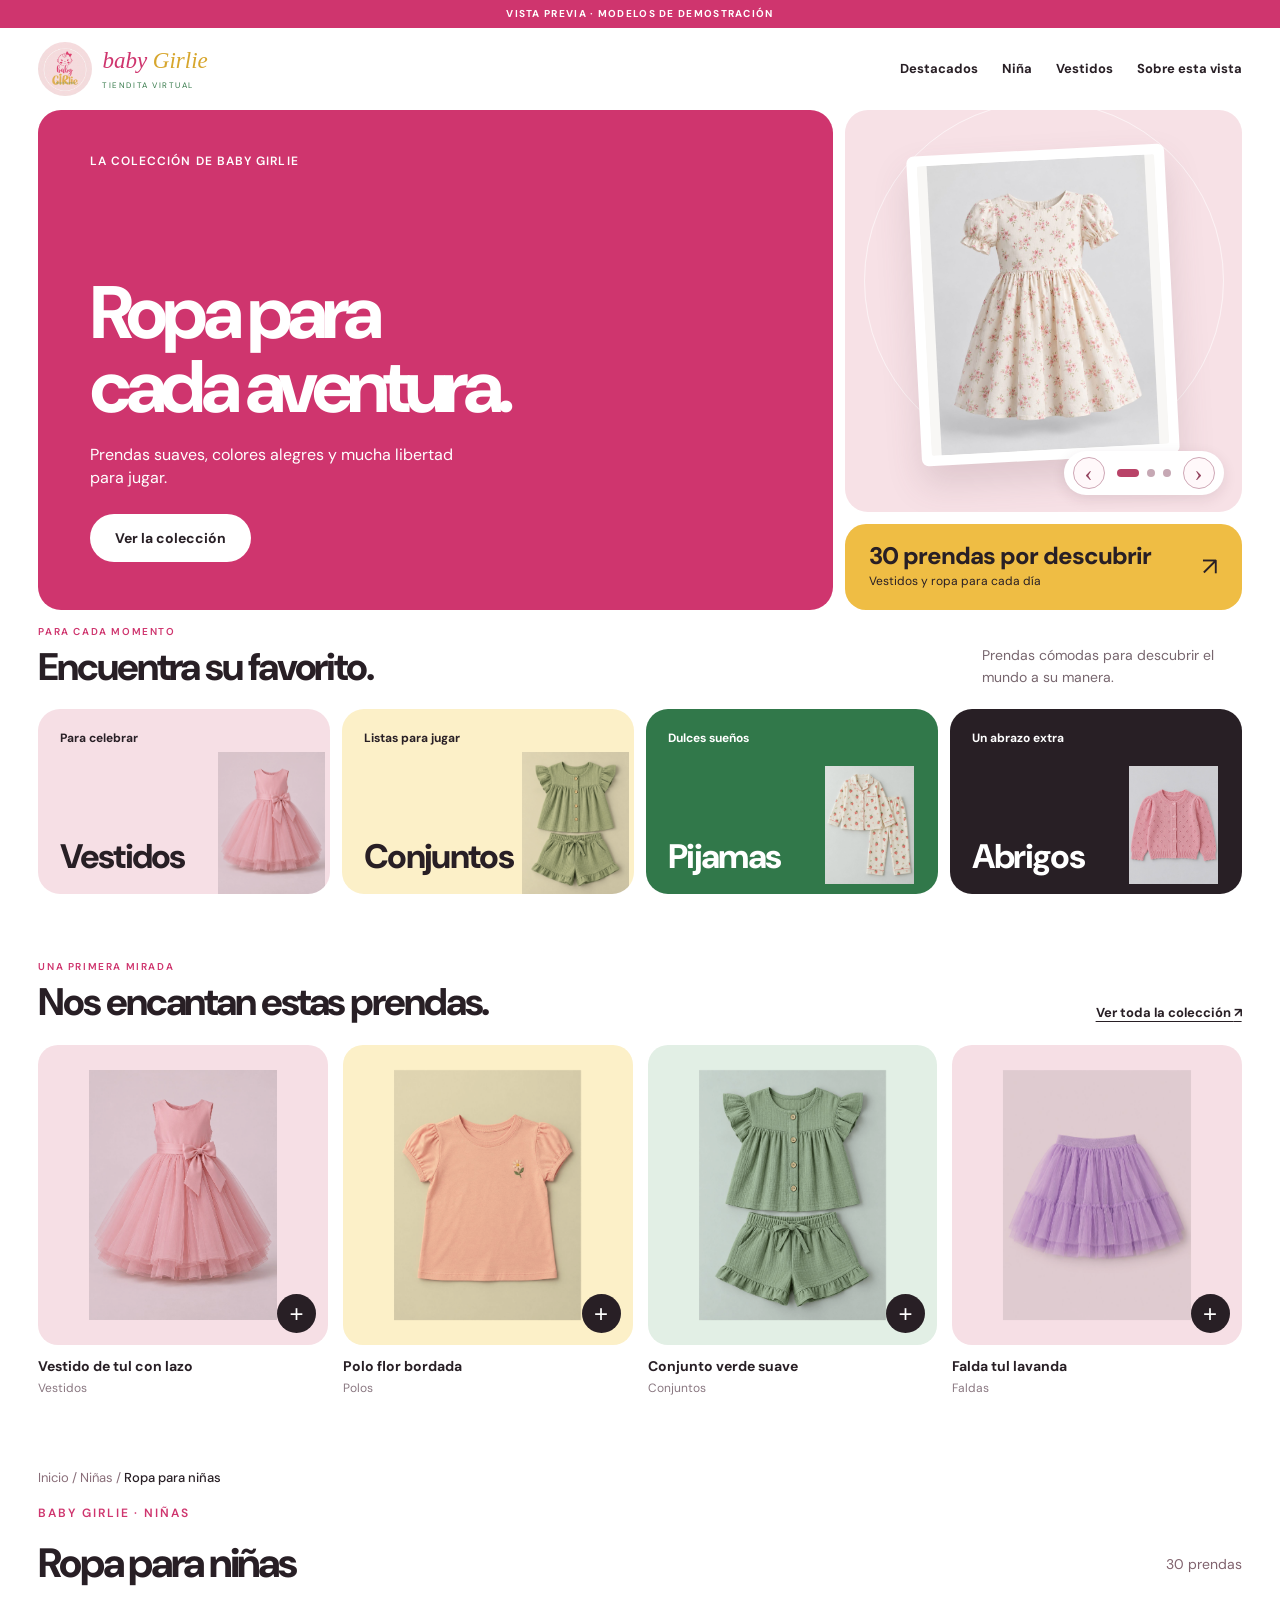
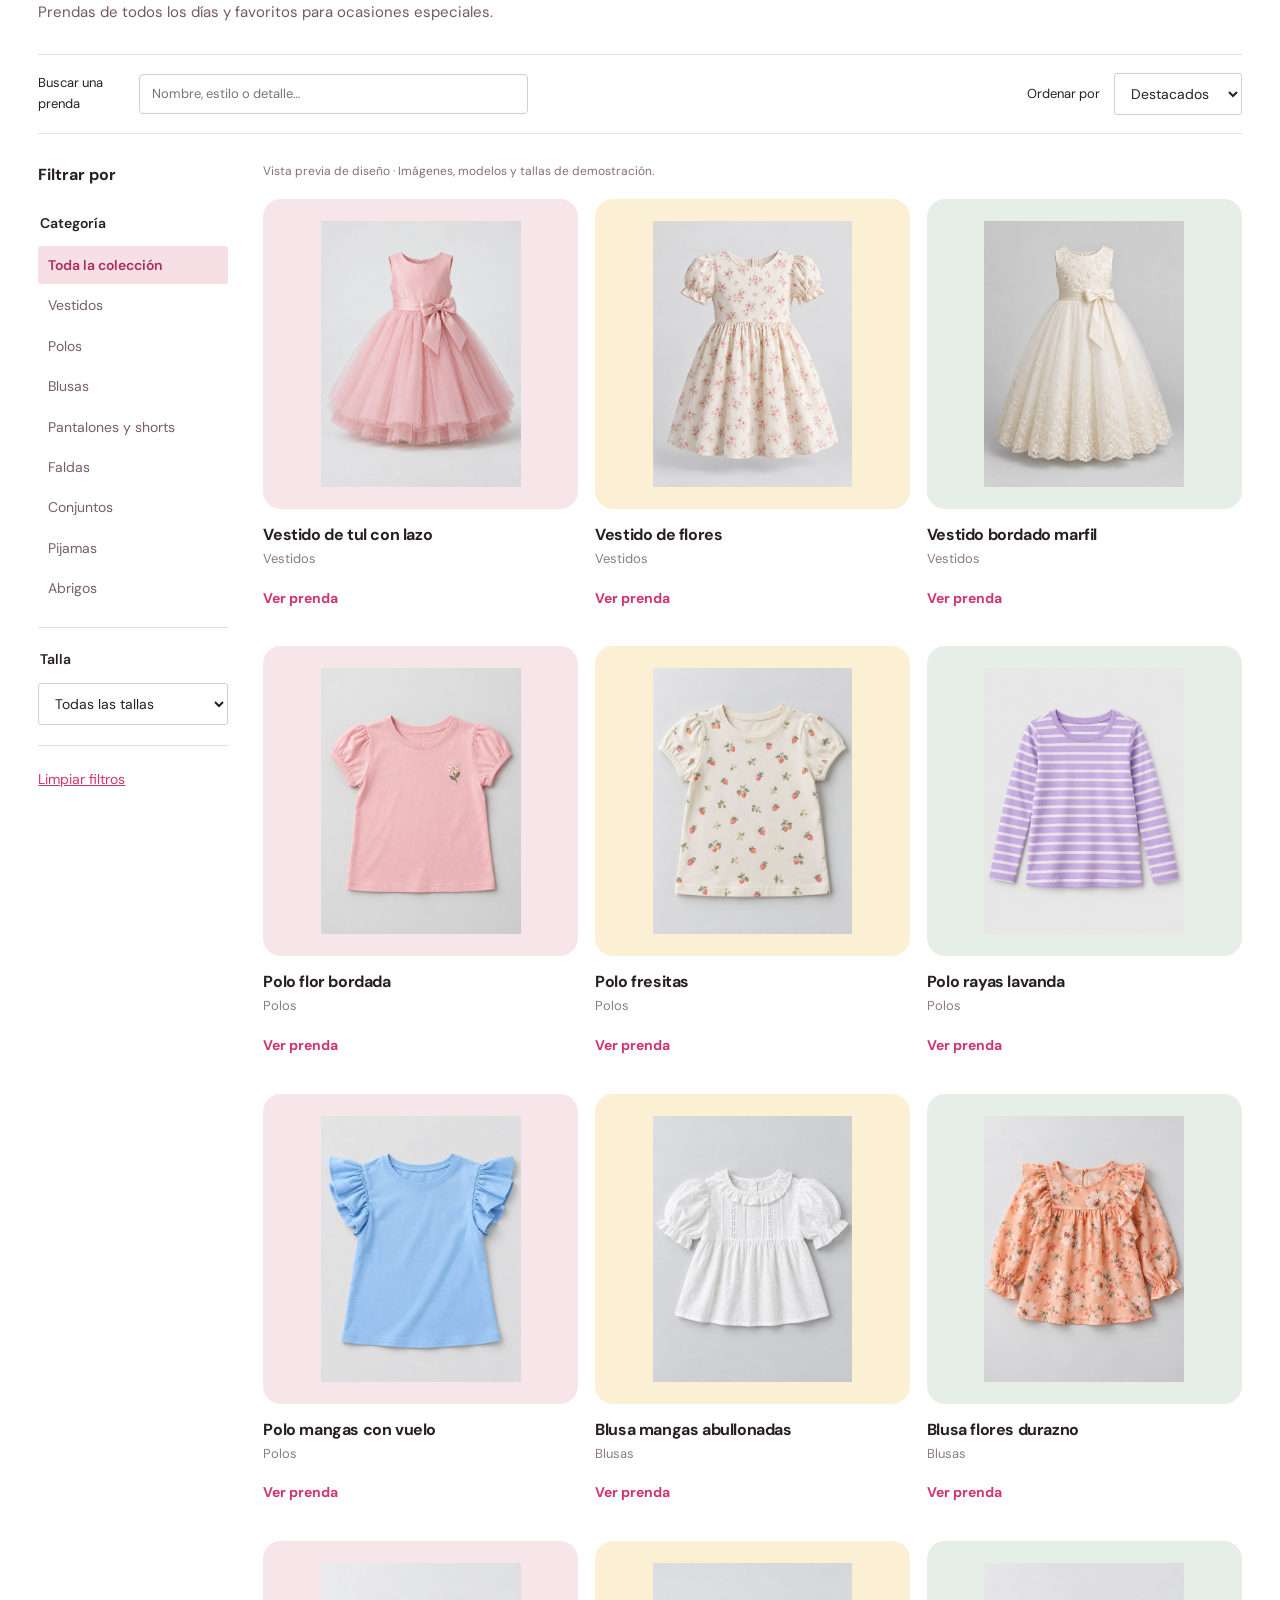
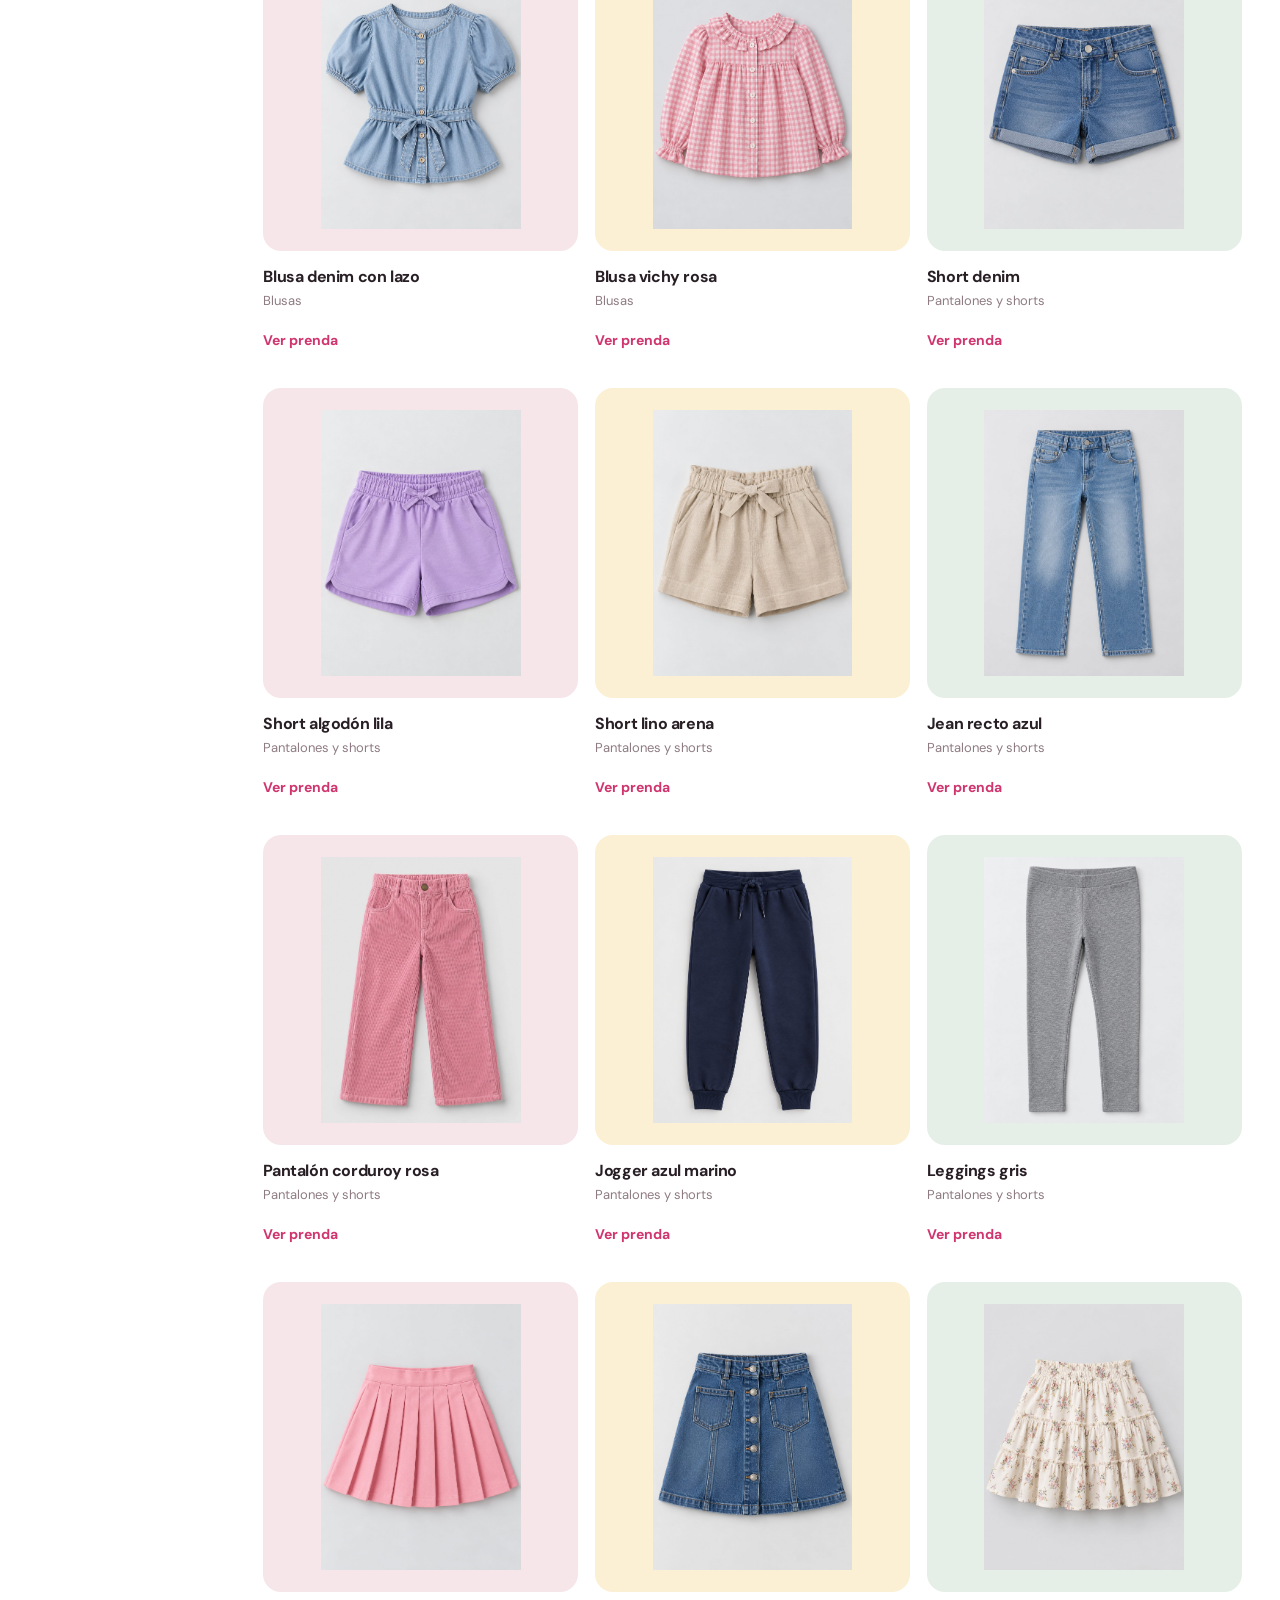
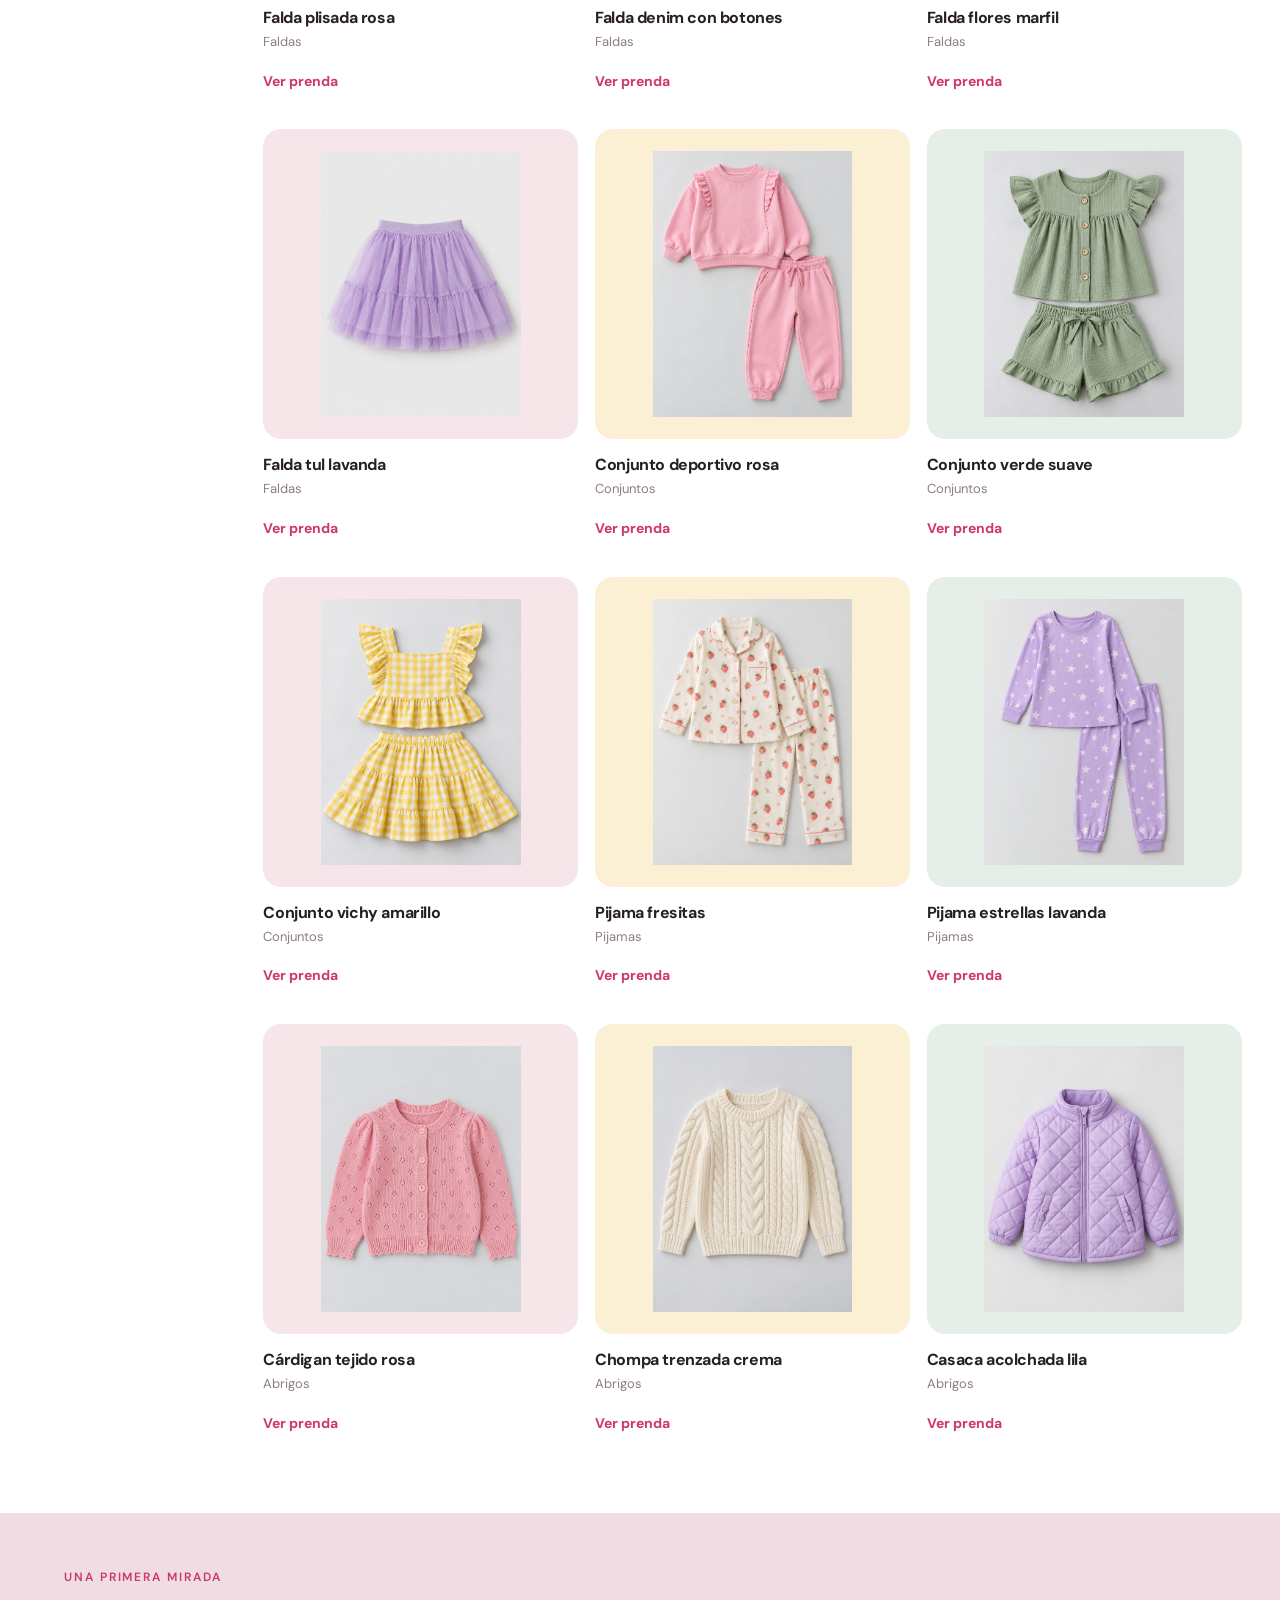
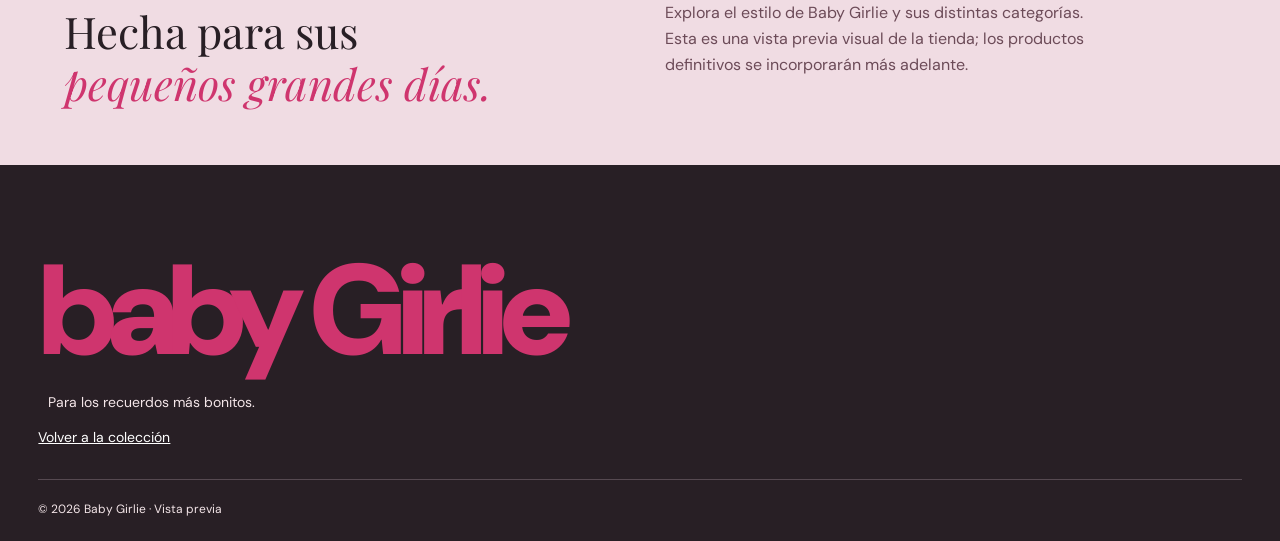
==== commit 68666466: "Align preview hero with storefront layout" ====
--- a/docs/index.html
+++ b/docs/index.html
@@ -13,8 +13,8 @@
   <link rel="stylesheet" href="banner-refresh.css">
   <link rel="stylesheet" href="hero-products.css">
   <link rel="stylesheet" href="preview.css">
-  <link rel="stylesheet" href="editorial.css?v=1">
-  <script src="preview.js" defer></script>
+  <link rel="stylesheet" href="editorial.css?v=2">
+  <script src="preview.js?v=2" defer></script>
 </head>
 <body>
   <div class="preview-ribbon">VISTA PREVIA · MODELOS DE DEMOSTRACIÓN</div>
--- a/docs/editorial.css
+++ b/docs/editorial.css
@@ -9,6 +9,7 @@
 .preview-ribbon{background:var(--pink);color:white;text-align:center;font-size:10px;font-weight:700;letter-spacing:.13em;padding:6px 12px}
 .shop-banner{max-width:1320px;margin:0 auto 14px;display:grid;grid-template-columns:2fr 1fr;gap:12px;height:500px;min-height:500px;background:none;box-shadow:none;overflow:visible}
 .shop-banner>div:first-child{grid-column:1;grid-row:1;background:var(--pink);border-radius:23px;padding:42px clamp(34px,4vw,62px) 48px;display:flex;flex-direction:column;justify-content:center;align-items:flex-start;color:#fff}
+.shop-banner .banner-copy{align-self:stretch}
 .shop-banner .eyebrow{color:#fff;font-size:12px;letter-spacing:.09em;margin-bottom:auto}
 .shop-banner h1{font:800 clamp(48px,5.8vw,80px)/.99 'DM Sans',Arial,sans-serif;letter-spacing:-.075em;color:#fff;max-width:650px;margin:0 0 20px}
 .shop-banner h1 em{font-style:normal;font-weight:800;color:#fff}
